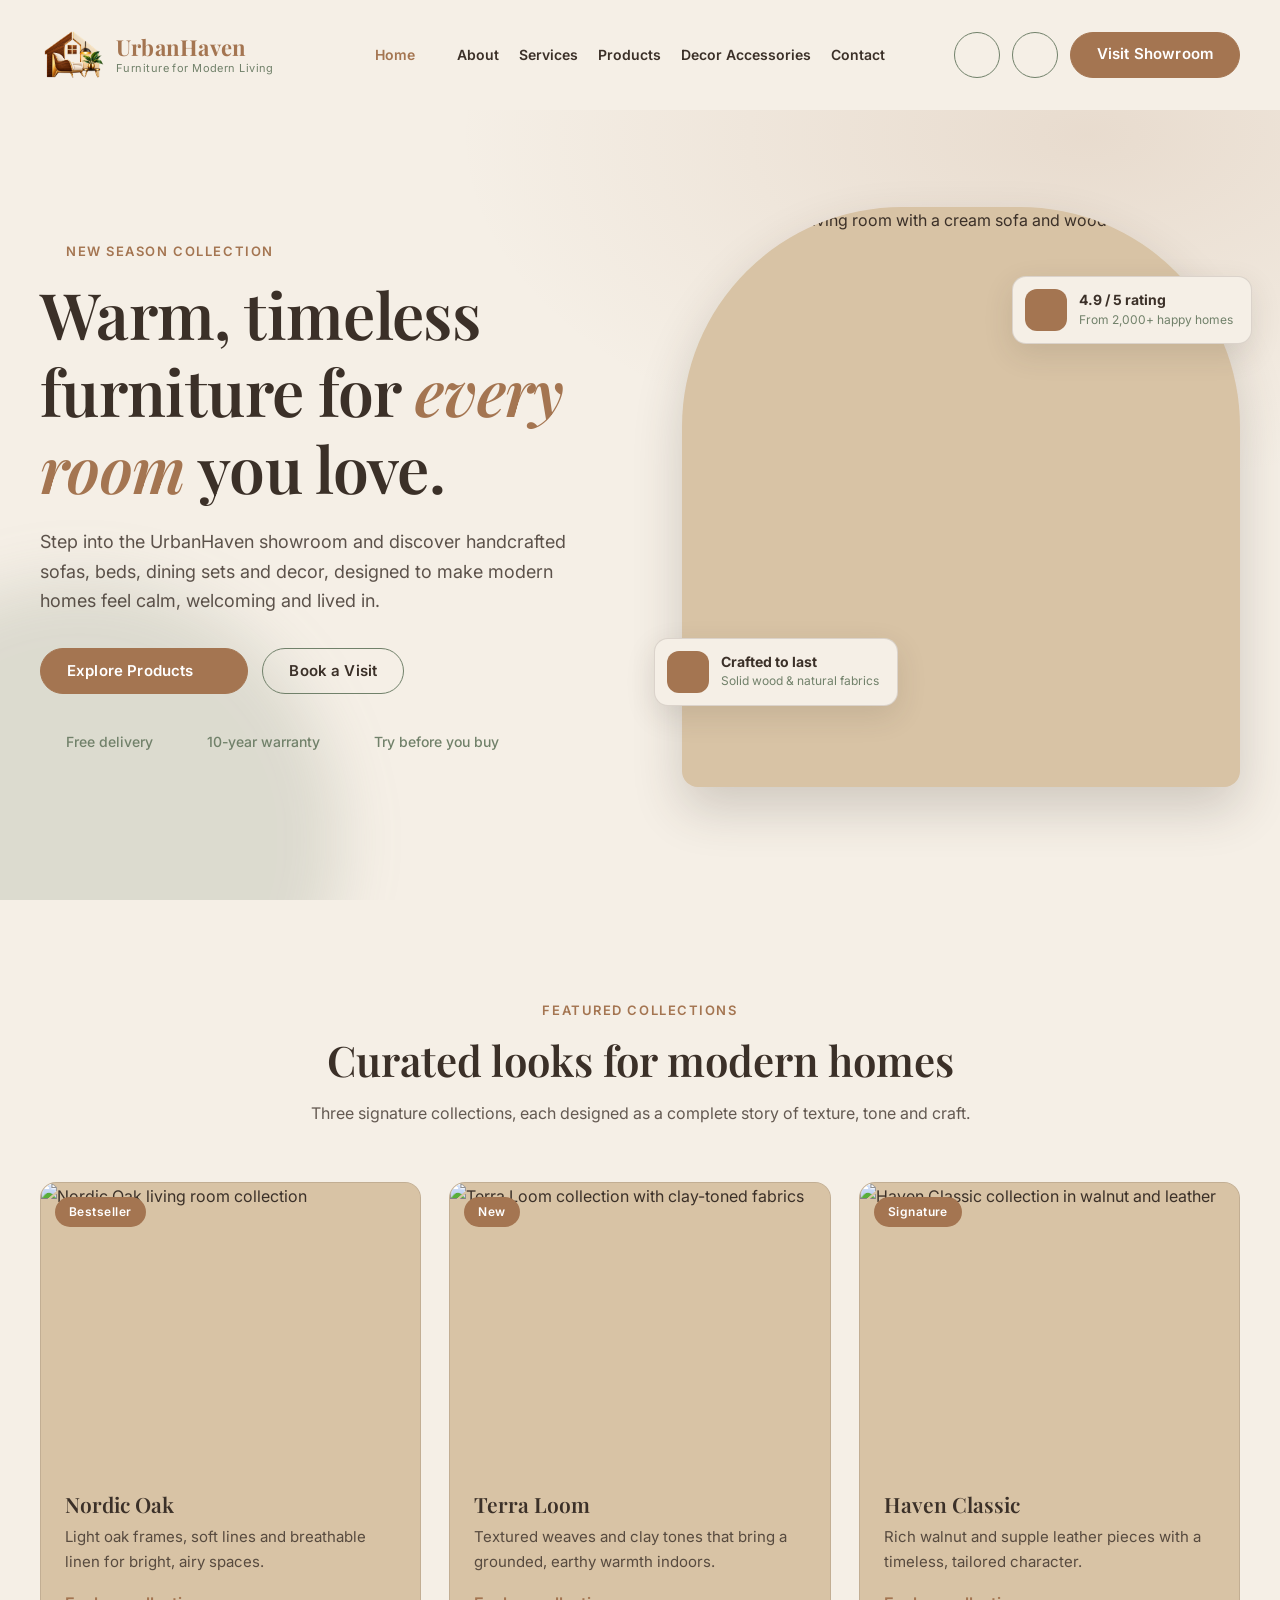
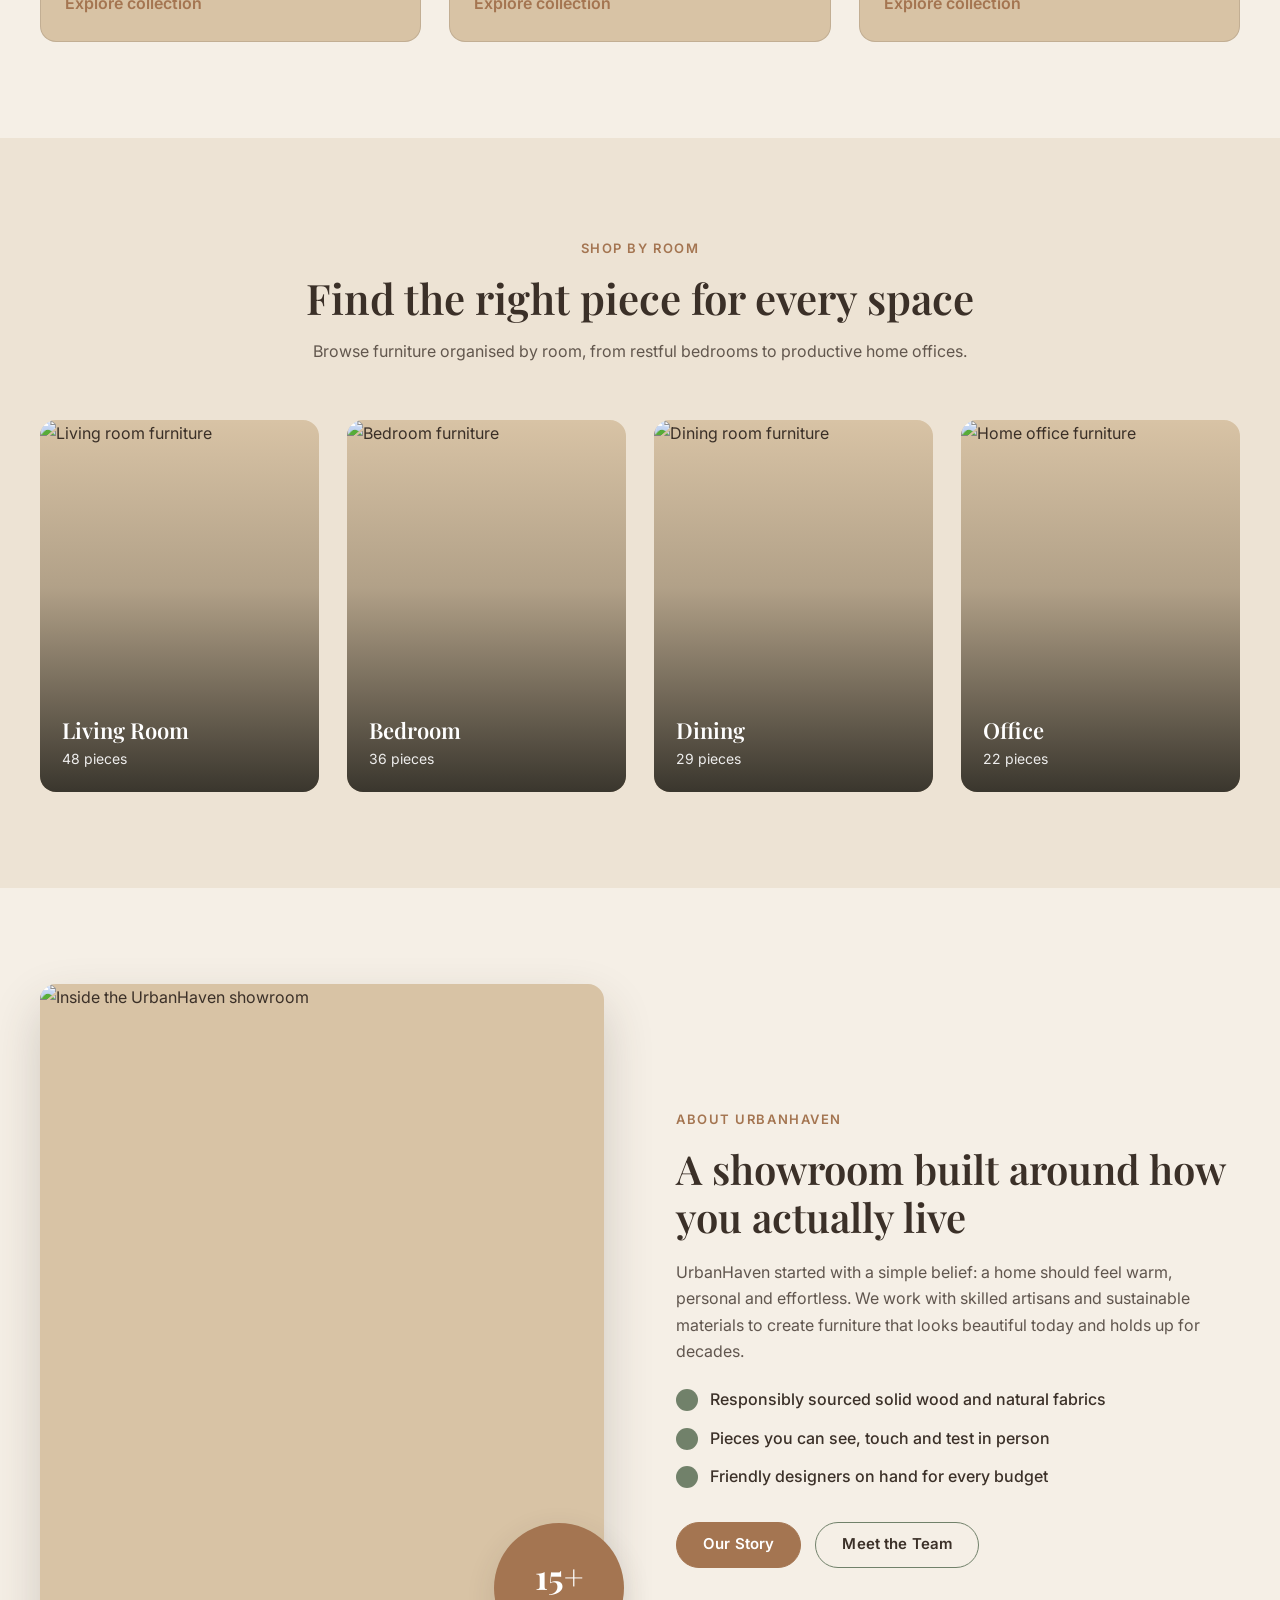
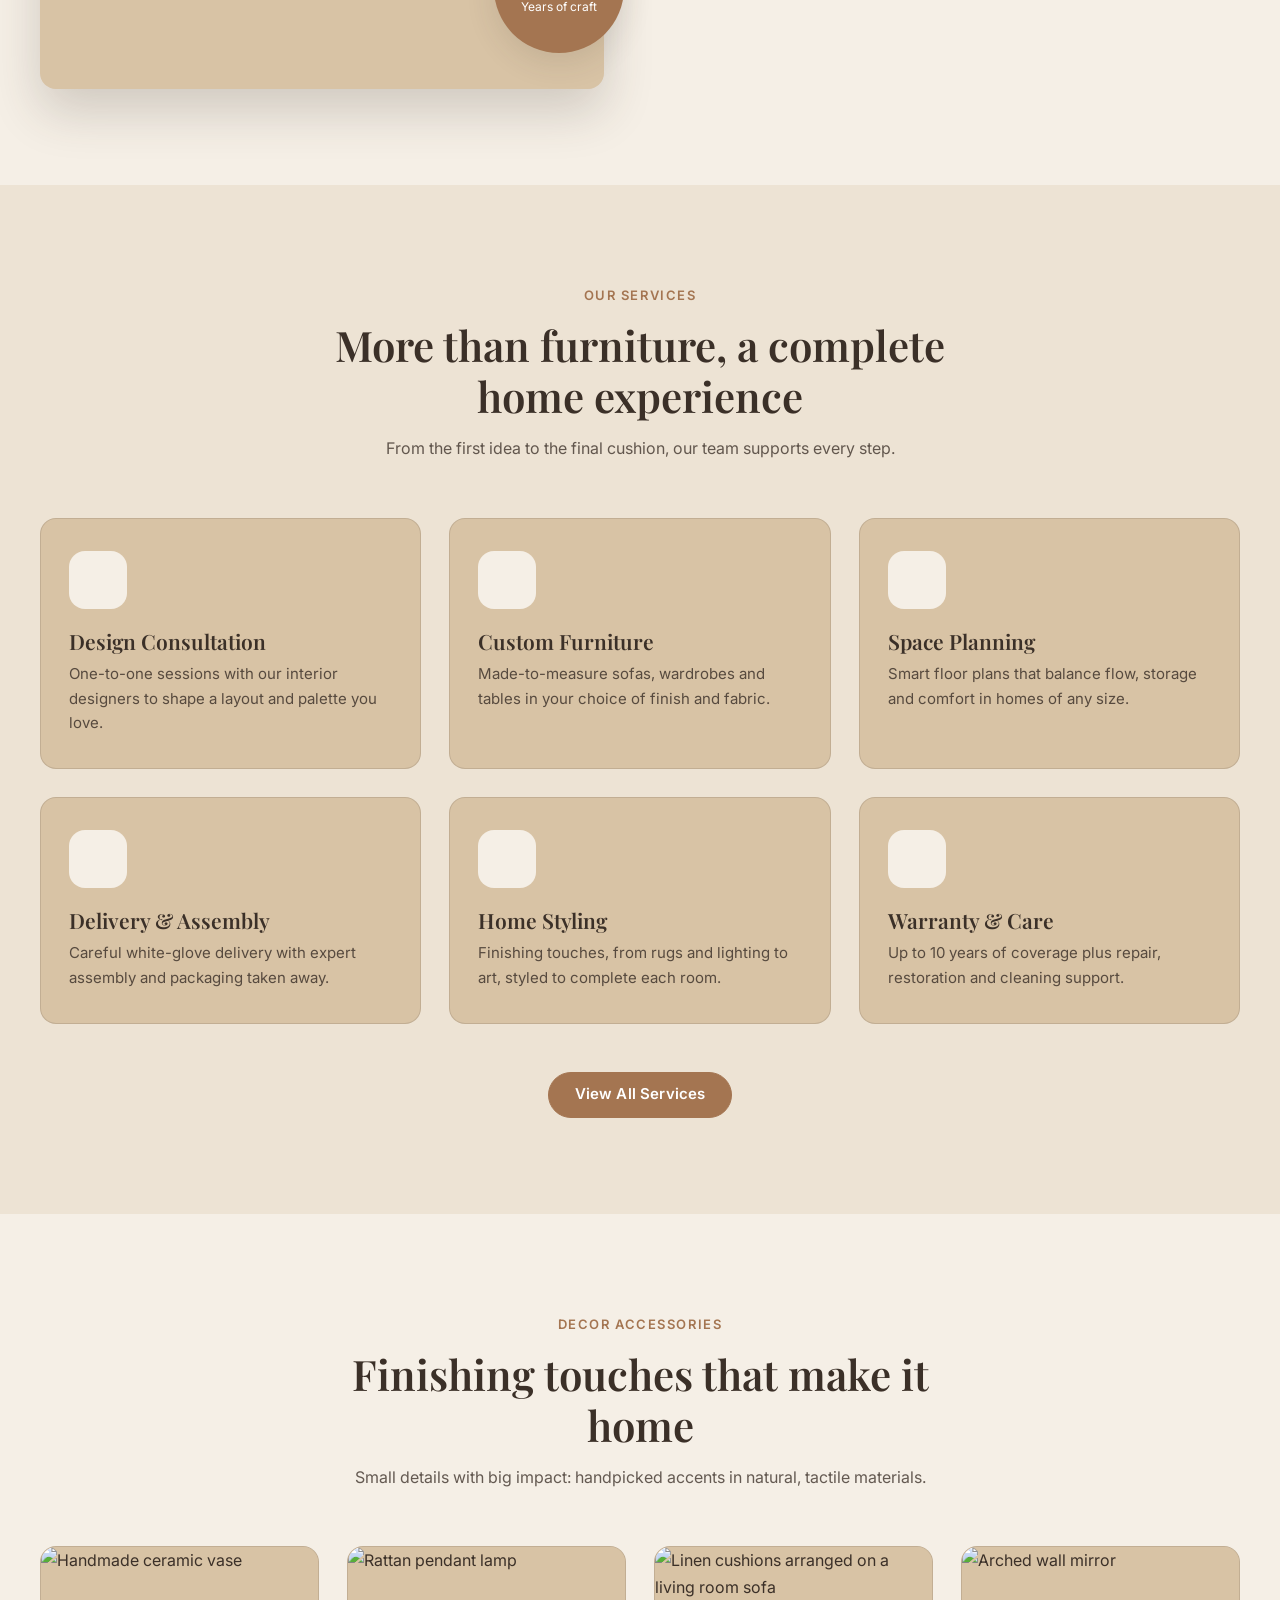
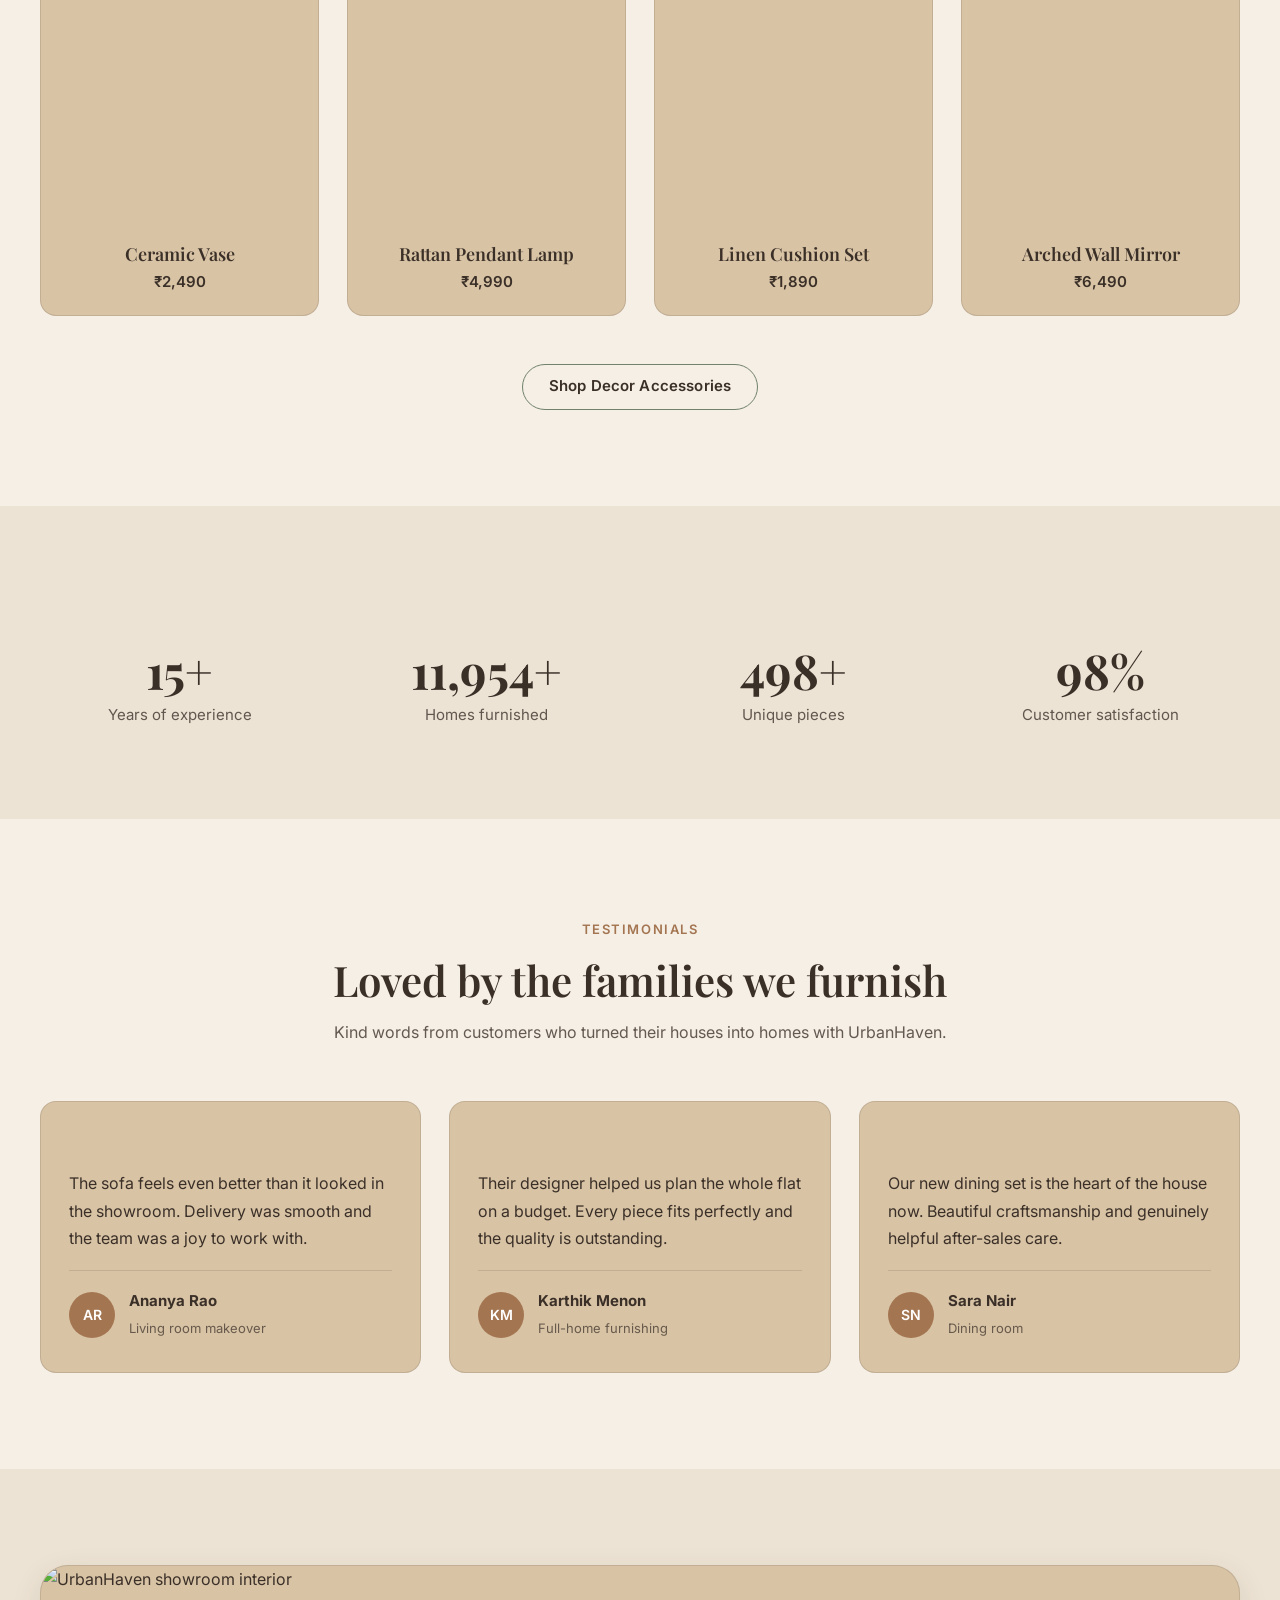
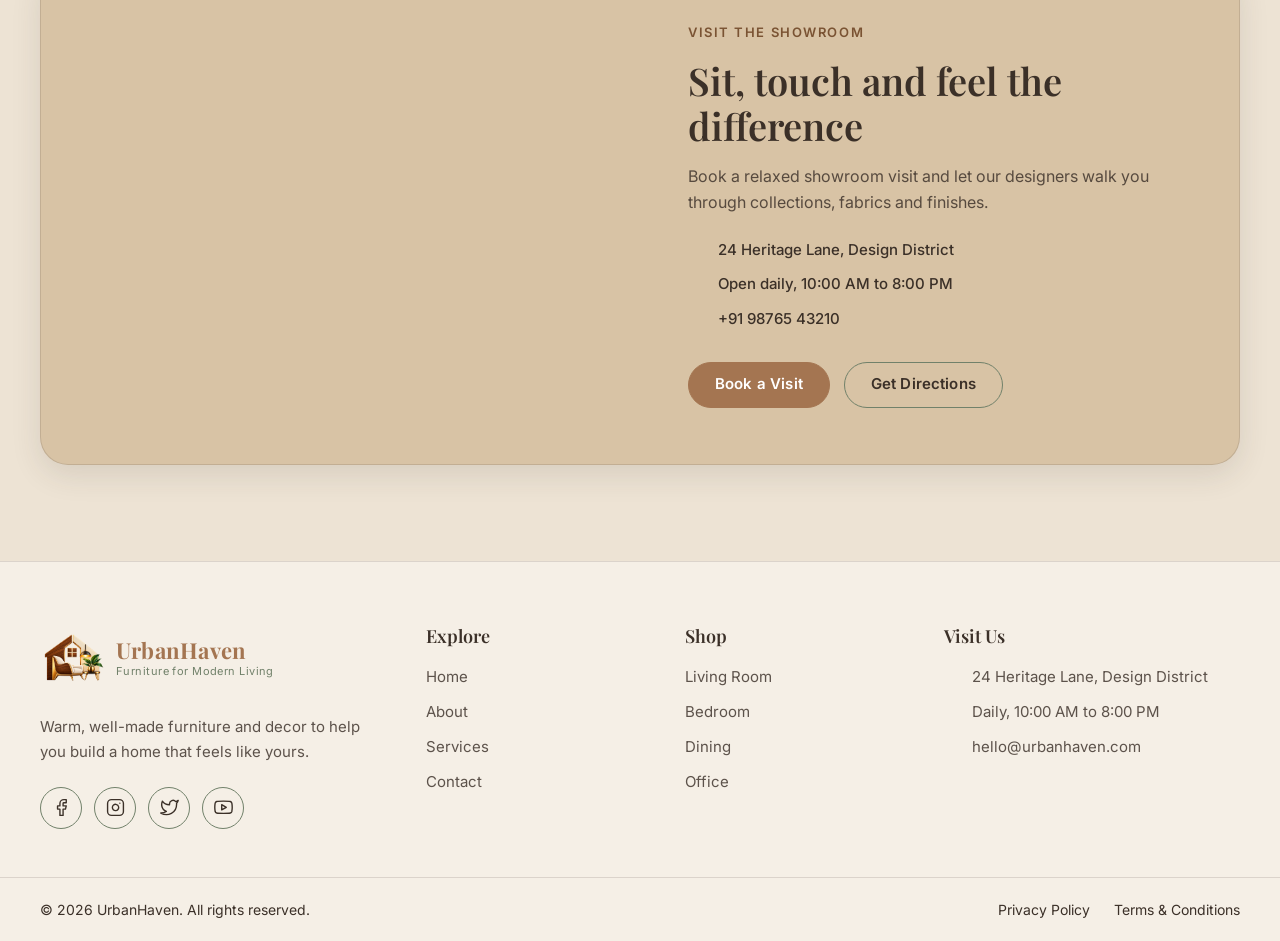
==== index.html @ c06b4f98 "all pages" ====
<!DOCTYPE html>
<html lang="en" dir="ltr" data-theme="light">
<head>
  <meta charset="UTF-8" />
  <meta name="viewport" content="width=device-width, initial-scale=1.0" />
  <title>UrbanHaven | Furniture for Modern Living</title>
  <meta name="description" content="UrbanHaven is a furniture showroom and home decor store with warm, modern pieces for every room." />
  <link rel="icon" type="image/png" href="images/logo.png" />

  <link rel="preconnect" href="https://fonts.googleapis.com" />
  <link rel="preconnect" href="https://fonts.gstatic.com" crossorigin />
  <link href="https://fonts.googleapis.com/css2?family=Inter:wght@400;500;600&family=Playfair+Display:wght@500;600;700&display=swap" rel="stylesheet" />
  <link rel="stylesheet" href="index.css" />
</head>
<body>

  <!-- ============ HEADER ============ -->
  <header class="site-header" id="siteHeader">
    <div class="container header-inner">

      <a class="brand" href="index.html" aria-label="UrbanHaven home">
        <img class="brand-mark brand-logo" src="images/logo.png" alt="" aria-hidden="true" />
        <span class="brand-text">
          <span class="brand-name">UrbanHaven</span>
          <span class="brand-tag">Furniture for Modern Living</span>
        </span>
      </a>

      <nav class="main-nav" id="mainNav" aria-label="Main navigation">
        <ul>
          <li class="nav-dropdown">
            <details>
              <summary class="nav-dropdown-toggle">Home <i data-lucide="chevron-down" class="icon-sm" aria-hidden="true"></i></summary>
              <div class="nav-dropdown-menu">
                <a href="index.html">Home</a>
                <a href="home2-premium.html">Home 2 Premium</a>
              </div>
            </details>
          </li>
          <li><a href="about.html">About</a></li>
          <li><a href="services.html">Services</a></li>
          <li><a href="products.html">Products</a></li>
          <li><a href="decor.html">Decor Accessories</a></li>
          <li><a href="contact.html">Contact</a></li>
          <li class="mobile-cta"><a href="visit-showroom.html" class="btn btn-primary">Visit Showroom</a></li>
        </ul>
      </nav>

      <div class="header-actions">
        <button class="icon-btn" id="themeToggle" type="button" aria-label="Toggle dark mode">
          <i data-lucide="moon" class="icon icon-moon"></i>
          <i data-lucide="sun" class="icon icon-sun"></i>
        </button>
        <button class="icon-btn" id="rtlToggle" type="button" aria-label="Toggle right-to-left layout">
          <i data-lucide="arrow-left-right" class="icon"></i>
        </button>
        <a href="visit-showroom.html" class="btn btn-primary header-cta">Visit Showroom</a>
        <button class="icon-btn menu-toggle" id="menuToggle" type="button" aria-label="Open menu" aria-expanded="false" aria-controls="mainNav">
          <i data-lucide="menu" class="icon icon-menu"></i>
          <i data-lucide="x" class="icon icon-close"></i>
        </button>
      </div>

    </div>
  </header>

  <main>

    <!-- ============ 1. HERO ============ -->
    <section class="hero" id="home">
      <div class="hero-blob" aria-hidden="true"></div>
      <div class="container hero-grid">
        <div class="hero-copy">
          <span class="eyebrow reveal"><i data-lucide="sparkles" class="icon-sm"></i> New Season Collection</span>
          <h1 class="reveal" style="--d:.1s">Warm, timeless furniture for <em>every room</em> you love.</h1>
          <p class="lead reveal" style="--d:.2s">
            Step into the UrbanHaven showroom and discover handcrafted sofas, beds, dining sets and decor,
            designed to make modern homes feel calm, welcoming and lived in.
          </p>
          <div class="btn-row reveal" style="--d:.3s">
            <a href="products.html" class="btn btn-primary">Explore Products <i data-lucide="arrow-right" class="icon-sm flip"></i></a>
            <a href="contact.html" class="btn btn-secondary">Book a Visit</a>
          </div>
          <ul class="hero-points reveal" style="--d:.4s">
            <li><i data-lucide="truck" class="icon-sm"></i> Free delivery</li>
            <li><i data-lucide="shield-check" class="icon-sm"></i> 10-year warranty</li>
            <li><i data-lucide="armchair" class="icon-sm"></i> Try before you buy</li>
          </ul>
        </div>

        <div class="hero-visual reveal" style="--d:.2s">
          <div class="img-frame hero-img">
            <img src="https://images.unsplash.com/photo-1555041469-a586c61ea9bc?auto=format&fit=crop&w=1200&q=80" alt="Warm modern living room with a cream sofa and wooden furniture" />
          </div>
          <div class="float-card float-a">
            <span class="float-icon"><i data-lucide="award" class="icon"></i></span>
            <div><strong>Crafted to last</strong><small>Solid wood &amp; natural fabrics</small></div>
          </div>
          <div class="float-card float-b">
            <span class="float-icon"><i data-lucide="star" class="icon"></i></span>
            <div><strong>4.9 / 5 rating</strong><small>From 2,000+ happy homes</small></div>
          </div>
        </div>
      </div>
    </section>

    <!-- ============ 2. FEATURED COLLECTIONS ============ -->
    <section class="section" id="collections">
      <div class="container">
        <div class="section-head reveal">
          <span class="eyebrow">Featured Collections</span>
          <h2>Curated looks for modern homes</h2>
          <p>Three signature collections, each designed as a complete story of texture, tone and craft.</p>
        </div>

        <div class="grid grid-3">
          <article class="card tap-card collection-card reveal" style="--d:.05s">
            <div class="img-frame ratio-4-3">
              <img src="https://images.unsplash.com/photo-1493663284031-b7e3aefcae8e?auto=format&fit=crop&w=1000&q=80" alt="Nordic Oak living room collection" />
              <span class="tag">Bestseller</span>
            </div>
            <div class="card-body">
              <h3>Nordic Oak</h3>
              <p>Light oak frames, soft lines and breathable linen for bright, airy spaces.</p>
              <a href="products.html" class="link-arrow">Explore collection <i data-lucide="arrow-right" class="icon-sm flip"></i></a>
            </div>
          </article>

          <article class="card tap-card collection-card reveal" style="--d:.15s">
            <div class="img-frame ratio-4-3">
              <img src="https://images.unsplash.com/photo-1616486338812-3dadae4b4ace?auto=format&fit=crop&w=1000&q=80" alt="Terra Loom collection with clay-toned fabrics" />
              <span class="tag">New</span>
            </div>
            <div class="card-body">
              <h3>Terra Loom</h3>
              <p>Textured weaves and clay tones that bring a grounded, earthy warmth indoors.</p>
              <a href="products.html" class="link-arrow">Explore collection <i data-lucide="arrow-right" class="icon-sm flip"></i></a>
            </div>
          </article>

          <article class="card tap-card collection-card reveal" style="--d:.25s">
            <div class="img-frame ratio-4-3">
              <img src="https://images.unsplash.com/photo-1618220179428-22790b461013?auto=format&fit=crop&w=1000&q=80" alt="Haven Classic collection in walnut and leather" />
              <span class="tag">Signature</span>
            </div>
            <div class="card-body">
              <h3>Haven Classic</h3>
              <p>Rich walnut and supple leather pieces with a timeless, tailored character.</p>
              <a href="products.html" class="link-arrow">Explore collection <i data-lucide="arrow-right" class="icon-sm flip"></i></a>
            </div>
          </article>
        </div>
      </div>
    </section>

    <!-- ============ 3. SHOP BY ROOM ============ -->
    <section class="section section-alt" id="rooms">
      <div class="container">
        <div class="section-head reveal">
          <span class="eyebrow">Shop by Room</span>
          <h2>Find the right piece for every space</h2>
          <p>Browse furniture organised by room, from restful bedrooms to productive home offices.</p>
        </div>

        <div class="grid grid-4">
          <a href="products.html#living" class="room-tile tap-card reveal" style="--d:.05s">
            <img src="https://images.unsplash.com/photo-1513694203232-719a280e022f?auto=format&fit=crop&w=800&q=80" alt="Living room furniture" />
            <div class="room-overlay">
              <h3>Living Room</h3>
              <span>48 pieces <i data-lucide="arrow-right" class="icon-sm flip"></i></span>
            </div>
          </a>
          <a href="products.html#bedroom" class="room-tile tap-card reveal" style="--d:.15s">
            <img src="https://images.unsplash.com/photo-1505693416388-ac5ce068fe85?auto=format&fit=crop&w=800&q=80" alt="Bedroom furniture" />
            <div class="room-overlay">
              <h3>Bedroom</h3>
              <span>36 pieces <i data-lucide="arrow-right" class="icon-sm flip"></i></span>
            </div>
          </a>
          <a href="products.html#dining" class="room-tile tap-card reveal" style="--d:.25s">
            <img src="https://images.unsplash.com/photo-1617806118233-18e1de247200?auto=format&fit=crop&w=800&q=80" alt="Dining room furniture" />
            <div class="room-overlay">
              <h3>Dining</h3>
              <span>29 pieces <i data-lucide="arrow-right" class="icon-sm flip"></i></span>
            </div>
          </a>
          <a href="products.html#office" class="room-tile tap-card reveal" style="--d:.35s">
            <img src="https://images.unsplash.com/photo-1524758631624-e2822e304c36?auto=format&fit=crop&w=800&q=80" alt="Home office furniture" />
            <div class="room-overlay">
              <h3>Office</h3>
              <span>22 pieces <i data-lucide="arrow-right" class="icon-sm flip"></i></span>
            </div>
          </a>
        </div>
      </div>
    </section>

    <!-- ============ 4. ABOUT ============ -->
    <section class="section" id="about">
      <div class="container split">
        <div class="split-media reveal">
          <div class="img-frame ratio-4-5 about-img">
            <img src="https://images.unsplash.com/photo-1586023492125-27b2c045efd7?auto=format&fit=crop&w=1000&q=80" alt="Inside the UrbanHaven showroom" />
          </div>
          <div class="badge-circle">
            <strong>15+</strong>
            <span>Years of craft</span>
          </div>
        </div>

        <div class="split-copy">
          <span class="eyebrow reveal">About UrbanHaven</span>
          <h2 class="reveal" style="--d:.1s">A showroom built around how you actually live</h2>
          <p class="reveal" style="--d:.2s">
            UrbanHaven started with a simple belief: a home should feel warm, personal and effortless.
            We work with skilled artisans and sustainable materials to create furniture that looks
            beautiful today and holds up for decades.
          </p>
          <ul class="check-list reveal" style="--d:.3s">
            <li><i data-lucide="check" class="icon-sm"></i> Responsibly sourced solid wood and natural fabrics</li>
            <li><i data-lucide="check" class="icon-sm"></i> Pieces you can see, touch and test in person</li>
            <li><i data-lucide="check" class="icon-sm"></i> Friendly designers on hand for every budget</li>
          </ul>
          <div class="btn-row reveal" style="--d:.4s">
            <a href="about.html" class="btn btn-primary">Our Story</a>
            <a href="contact.html" class="btn btn-secondary">Meet the Team</a>
          </div>
        </div>
      </div>
    </section>

    <!-- ============ 5. SERVICES ============ -->
    <section class="section section-alt" id="services">
      <div class="container">
        <div class="section-head reveal">
          <span class="eyebrow">Our Services</span>
          <h2>More than furniture, a complete home experience</h2>
          <p>From the first idea to the final cushion, our team supports every step.</p>
        </div>

        <div class="grid grid-3">
          <article class="card tap-card service-card reveal" style="--d:.05s">
            <span class="icon-box"><i data-lucide="compass" class="icon"></i></span>
            <h3>Design Consultation</h3>
            <p>One-to-one sessions with our interior designers to shape a layout and palette you love.</p>
          </article>
          <article class="card tap-card service-card reveal" style="--d:.15s">
            <span class="icon-box"><i data-lucide="ruler" class="icon"></i></span>
            <h3>Custom Furniture</h3>
            <p>Made-to-measure sofas, wardrobes and tables in your choice of finish and fabric.</p>
          </article>
          <article class="card tap-card service-card reveal" style="--d:.25s">
            <span class="icon-box"><i data-lucide="layout-dashboard" class="icon"></i></span>
            <h3>Space Planning</h3>
            <p>Smart floor plans that balance flow, storage and comfort in homes of any size.</p>
          </article>
          <article class="card tap-card service-card reveal" style="--d:.05s">
            <span class="icon-box"><i data-lucide="truck" class="icon"></i></span>
            <h3>Delivery &amp; Assembly</h3>
            <p>Careful white-glove delivery with expert assembly and packaging taken away.</p>
          </article>
          <article class="card tap-card service-card reveal" style="--d:.15s">
            <span class="icon-box"><i data-lucide="sofa" class="icon"></i></span>
            <h3>Home Styling</h3>
            <p>Finishing touches, from rugs and lighting to art, styled to complete each room.</p>
          </article>
          <article class="card tap-card service-card reveal" style="--d:.25s">
            <span class="icon-box"><i data-lucide="shield-check" class="icon"></i></span>
            <h3>Warranty &amp; Care</h3>
            <p>Up to 10 years of coverage plus repair, restoration and cleaning support.</p>
          </article>
        </div>

        <div class="center-row reveal">
          <a href="services.html" class="btn btn-primary">View All Services</a>
        </div>
      </div>
    </section>

    <!-- ============ 6. DECOR ACCESSORIES ============ -->
    <section class="section" id="decor">
      <div class="container">
        <div class="section-head reveal">
          <span class="eyebrow">Decor Accessories</span>
          <h2>Finishing touches that make it home</h2>
          <p>Small details with big impact: handpicked accents in natural, tactile materials.</p>
        </div>

        <div class="grid grid-4">
          <article class="card tap-card product-card reveal" style="--d:.05s">
            <div class="img-frame ratio-1-1">
              <img src="https://images.unsplash.com/photo-1578500494198-246f612d3b3d?auto=format&fit=crop&w=700&q=80" alt="Handmade ceramic vase" />
            </div>
            <div class="card-body">
              <h3>Ceramic Vase</h3>
              <p class="price">₹2,490</p>
            </div>
          </article>
          <article class="card tap-card product-card reveal" style="--d:.15s">
            <div class="img-frame ratio-1-1">
              <img src="https://images.unsplash.com/photo-1507473885765-e6ed057f782c?auto=format&fit=crop&w=700&q=80" alt="Rattan pendant lamp" />
            </div>
            <div class="card-body">
              <h3>Rattan Pendant Lamp</h3>
              <p class="price">₹4,990</p>
            </div>
          </article>
          <article class="card tap-card product-card reveal" style="--d:.25s">
            <div class="img-frame ratio-1-1">
              <img src="https://images.unsplash.com/photo-1616486338812-3dadae4b4ace?auto=format&fit=crop&w=700&q=80" alt="Linen cushions arranged on a living room sofa" />
            </div>
            <div class="card-body">
              <h3>Linen Cushion Set</h3>
              <p class="price">₹1,890</p>
            </div>
          </article>
          <article class="card tap-card product-card reveal" style="--d:.35s">
            <div class="img-frame ratio-1-1">
              <img src="https://images.unsplash.com/photo-1618220179428-22790b461013?auto=format&fit=crop&w=700&q=80" alt="Arched wall mirror" />
            </div>
            <div class="card-body">
              <h3>Arched Wall Mirror</h3>
              <p class="price">₹6,490</p>
            </div>
          </article>
        </div>

        <div class="center-row reveal">
          <a href="decor.html" class="btn btn-secondary">Shop Decor Accessories</a>
        </div>
      </div>
    </section>

    <!-- ============ 7. STATS ============ -->
    <section class="section section-alt stats-section" id="stats">
      <div class="container">
        <div class="grid grid-4 stats-grid">
          <div class="stat reveal" style="--d:.05s">
            <i data-lucide="calendar-check" class="icon"></i>
            <strong><span data-count="15">0</span>+</strong>
            <span>Years of experience</span>
          </div>
          <div class="stat reveal" style="--d:.15s">
            <i data-lucide="house" class="icon"></i>
            <strong><span data-count="12000">0</span>+</strong>
            <span>Homes furnished</span>
          </div>
          <div class="stat reveal" style="--d:.25s">
            <i data-lucide="armchair" class="icon"></i>
            <strong><span data-count="500">0</span>+</strong>
            <span>Unique pieces</span>
          </div>
          <div class="stat reveal" style="--d:.35s">
            <i data-lucide="heart-handshake" class="icon"></i>
            <strong><span data-count="98">0</span>%</strong>
            <span>Customer satisfaction</span>
          </div>
        </div>
      </div>
    </section>

    <!-- ============ 8. TESTIMONIALS ============ -->
    <section class="section" id="testimonials">
      <div class="container">
        <div class="section-head reveal">
          <span class="eyebrow">Testimonials</span>
          <h2>Loved by the families we furnish</h2>
          <p>Kind words from customers who turned their houses into homes with UrbanHaven.</p>
        </div>

        <div class="grid grid-3">
          <figure class="card tap-card quote-card reveal" style="--d:.05s">
            <div class="stars" aria-label="5 out of 5 stars">
              <i data-lucide="star" class="icon-sm"></i><i data-lucide="star" class="icon-sm"></i><i data-lucide="star" class="icon-sm"></i><i data-lucide="star" class="icon-sm"></i><i data-lucide="star" class="icon-sm"></i>
            </div>
            <blockquote>The sofa feels even better than it looked in the showroom. Delivery was smooth and the team was a joy to work with.</blockquote>
            <figcaption><span class="avatar">AR</span><div><strong>Ananya Rao</strong><small>Living room makeover</small></div></figcaption>
          </figure>

          <figure class="card tap-card quote-card reveal" style="--d:.15s">
            <div class="stars" aria-label="5 out of 5 stars">
              <i data-lucide="star" class="icon-sm"></i><i data-lucide="star" class="icon-sm"></i><i data-lucide="star" class="icon-sm"></i><i data-lucide="star" class="icon-sm"></i><i data-lucide="star" class="icon-sm"></i>
            </div>
            <blockquote>Their designer helped us plan the whole flat on a budget. Every piece fits perfectly and the quality is outstanding.</blockquote>
            <figcaption><span class="avatar">KM</span><div><strong>Karthik Menon</strong><small>Full-home furnishing</small></div></figcaption>
          </figure>

          <figure class="card tap-card quote-card reveal" style="--d:.25s">
            <div class="stars" aria-label="5 out of 5 stars">
              <i data-lucide="star" class="icon-sm"></i><i data-lucide="star" class="icon-sm"></i><i data-lucide="star" class="icon-sm"></i><i data-lucide="star" class="icon-sm"></i><i data-lucide="star" class="icon-sm"></i>
            </div>
            <blockquote>Our new dining set is the heart of the house now. Beautiful craftsmanship and genuinely helpful after-sales care.</blockquote>
            <figcaption><span class="avatar">SN</span><div><strong>Sara Nair</strong><small>Dining room</small></div></figcaption>
          </figure>
        </div>
      </div>
    </section>

    <!-- ============ 9. VISIT SHOWROOM CTA ============ -->
    <section class="section section-alt" id="visit">
      <div class="container">
        <div class="visit-card reveal">
          <div class="visit-media">
            <img src="https://images.unsplash.com/photo-1600585154340-be6161a56a0c?auto=format&fit=crop&w=1200&q=80" alt="UrbanHaven showroom interior" />
          </div>
          <div class="visit-copy">
            <span class="eyebrow">Visit the Showroom</span>
            <h2>Sit, touch and feel the difference</h2>
            <p>Book a relaxed showroom visit and let our designers walk you through collections, fabrics and finishes.</p>
            <ul class="info-list">
              <li><i data-lucide="map-pin" class="icon-sm"></i> 24 Heritage Lane, Design District</li>
              <li><i data-lucide="clock" class="icon-sm"></i> Open daily, 10:00 AM to 8:00 PM</li>
              <li><i data-lucide="phone" class="icon-sm"></i> +91 98765 43210</li>
            </ul>
            <div class="btn-row">
              <a href="contact.html" class="btn btn-primary">Book a Visit</a>
              <a href="contact.html#map" class="btn btn-secondary">Get Directions</a>
            </div>
          </div>
        </div>
      </div>
    </section>

  </main>

  <!-- ============ FOOTER ============ -->
  <footer class="site-footer">
    <div class="container footer-grid">
      <div class="footer-brand">
        <a class="brand" href="index.html" aria-label="UrbanHaven home">
          <img class="brand-mark brand-logo" src="images/logo.png" alt="" aria-hidden="true" />
          <span class="brand-text">
            <span class="brand-name">UrbanHaven</span>
            <span class="brand-tag">Furniture for Modern Living</span>
          </span>
        </a>
        <p>Warm, well-made furniture and decor to help you build a home that feels like yours.</p>

        <div class="socials">
          <a href="#" class="social" aria-label="Facebook">
            <svg viewBox="0 0 24 24" fill="none" stroke="currentColor" stroke-width="1.75" stroke-linecap="round" stroke-linejoin="round"><path d="M18 2h-3a5 5 0 0 0-5 5v3H7v4h3v8h4v-8h3l1-4h-4V7a1 1 0 0 1 1-1h3z" /></svg>
          </a>
          <a href="#" class="social" aria-label="Instagram">
            <svg viewBox="0 0 24 24" fill="none" stroke="currentColor" stroke-width="1.75" stroke-linecap="round" stroke-linejoin="round"><rect x="2" y="2" width="20" height="20" rx="5" ry="5" /><path d="M16 11.37A4 4 0 1 1 12.63 8 4 4 0 0 1 16 11.37z" /><line x1="17.5" y1="6.5" x2="17.51" y2="6.5" /></svg>
          </a>
          <a href="#" class="social" aria-label="Twitter">
            <svg viewBox="0 0 24 24" fill="none" stroke="currentColor" stroke-width="1.75" stroke-linecap="round" stroke-linejoin="round"><path d="M23 3a10.9 10.9 0 0 1-3.14 1.53 4.48 4.48 0 0 0-7.86 3v1A10.66 10.66 0 0 1 3 4s-4 9 5 13a11.64 11.64 0 0 1-7 2c9 5 20 0 20-11.5a4.5 4.5 0 0 0-.08-.83A7.72 7.72 0 0 0 23 3z" /></svg>
          </a>
          <a href="#" class="social" aria-label="YouTube">
            <svg viewBox="0 0 24 24" fill="none" stroke="currentColor" stroke-width="1.75" stroke-linecap="round" stroke-linejoin="round"><path d="M22.54 6.42a2.78 2.78 0 0 0-1.94-2C18.88 4 12 4 12 4s-6.88 0-8.6.46a2.78 2.78 0 0 0-1.94 2A29 29 0 0 0 1 11.75a29 29 0 0 0 .46 5.33A2.78 2.78 0 0 0 3.4 19c1.72.46 8.6.46 8.6.46s6.88 0 8.6-.46a2.78 2.78 0 0 0 1.94-2 29 29 0 0 0 .46-5.25 29 29 0 0 0-.46-5.33z" /><polygon points="9.75 15.02 15.5 11.75 9.75 8.48 9.75 15.02" /></svg>
          </a>
        </div>
      </div>

      <div class="footer-col">
        <h4>Explore</h4>
        <ul>
          <li><a href="index.html">Home</a></li>
          <li><a href="about.html">About</a></li>
          <li><a href="services.html">Services</a></li>
          <li><a href="contact.html">Contact</a></li>
        </ul>
      </div>

      <div class="footer-col">
        <h4>Shop</h4>
        <ul>
          <li><a href="products.html#living">Living Room</a></li>
          <li><a href="products.html#bedroom">Bedroom</a></li>
          <li><a href="products.html#dining">Dining</a></li>
          <li><a href="products.html#office">Office</a></li>
        </ul>
      </div>

      <div class="footer-col">
        <h4>Visit Us</h4>
        <ul class="footer-contact">
          <li><i data-lucide="map-pin" class="icon-sm"></i> 24 Heritage Lane, Design District</li>
          <li><i data-lucide="clock" class="icon-sm"></i> Daily, 10:00 AM to 8:00 PM</li>
          <li><i data-lucide="mail" class="icon-sm"></i> hello@urbanhaven.com</li>
        </ul>
      </div>
    </div>

    <div class="footer-bottom">
      <div class="container footer-bottom-inner">
        <p>© <span id="year">2026</span> UrbanHaven. All rights reserved.</p>
        <ul class="legal">
          <li><a href="privacy-policy.html">Privacy Policy</a></li>
          <li><a href="terms-and-conditions.html">Terms &amp; Conditions</a></li>
        </ul>
      </div>
    </div>
  </footer>

  <script src="https://unpkg.com/lucide@latest"></script>
  <script src="index.js"></script>
</body>
</html>
---- index.css ----
/* =========================================================
   UrbanHaven | Home page styles
   Palette: Earthy Natural (light + dark)
   Two brand colours only: Primary (warm clay) + Secondary (sage)
   ========================================================= */

/* ---------- Design tokens ---------- */
:root {
    --bg: #F5EFE6;
    --surface: #D8C3A5;
    --primary: #A47551;
    --secondary: #71816A;
    --text: #3B3028;
    --text-soft: #71816A;

    --on-primary: #FFFFFF;
    --on-secondary: #FFFFFF;
    --bg-alt: color-mix(in srgb, var(--surface) 28%, var(--bg));
    --border: color-mix(in srgb, var(--text) 14%, transparent);
    --shadow: 0 10px 30px rgba(59, 48, 40, .12);
    --shadow-lg: 0 22px 50px rgba(59, 48, 40, .2);

    --font-body: "Inter", system-ui, -apple-system, "Segoe UI", sans-serif;
    --font-head: "Playfair Display", Georgia, serif;

    --container: 1200px;
    --gutter: 24px;
    --header-h: 110px;
    --nav-gap: 32px;
    /* same gap: brand -> nav, and between nav links */
    --radius: 16px;
    --radius-sm: 10px;
    --control-h: 46px;
    /* every header control + button shares this height */
    --ease: cubic-bezier(.22, .8, .24, 1);
}

[data-theme="dark"] {
    --bg: #171713;
    --surface: #292821;
    --primary: #C39A6B;
    --secondary: #9AAA8B;
    --text: #F1E5D4;
    --text-soft: #9AAA8B;

    --on-primary: #171713;
    --on-secondary: #171713;
    --bg-alt: color-mix(in srgb, var(--surface) 55%, var(--bg));
    --border: color-mix(in srgb, var(--text) 16%, transparent);
    --shadow: 0 10px 30px rgba(0, 0, 0, .35);
    --shadow-lg: 0 22px 50px rgba(0, 0, 0, .5);
}

/* ---------- Reset / base ---------- */
*,
*::before,
*::after {
    box-sizing: border-box;
}

html {
    scroll-behavior: smooth;
    scroll-padding-top: calc(var(--header-h) + 8px);
}

body {
    margin: 0;
    font-family: var(--font-body);
    font-size: 16px;
    line-height: 1.65;
    color: var(--text);
    background: var(--bg);
    transition: background-color .4s var(--ease), color .4s var(--ease);
    -webkit-font-smoothing: antialiased;
}

img {
    display: block;
    max-width: 100%;
}

a {
    color: inherit;
    text-decoration: none;
}

ul {
    list-style: none;
    margin: 0;
    padding: 0;
}

h1,
h2,
h3,
h4 {
    font-family: var(--font-head);
    line-height: 1.2;
    margin: 0;
    font-weight: 600;
}

p {
    margin: 0;
}

figure,
blockquote {
    margin: 0;
}

button {
    font: inherit;
    color: inherit;
    cursor: pointer;
}

:focus-visible {
    outline: 2px solid var(--primary);
    outline-offset: 3px;
    border-radius: 6px;
}

.container {
    width: min(100% - (var(--gutter) * 2), var(--container));
    margin-inline: auto;
}

/* Icons (Lucide) */
.icon {
    width: 22px;
    height: 22px;
    stroke-width: 1.75;
}

.icon-sm {
    width: 18px;
    height: 18px;
    stroke-width: 1.9;
    flex-shrink: 0;
}

[dir="rtl"] .flip {
    transform: scaleX(-1);
}

/* ---------- Buttons (single standard style site-wide) ---------- */
.btn {
    display: inline-flex;
    align-items: center;
    justify-content: center;
    gap: 10px;
    height: var(--control-h);
    padding-inline: 26px;
    border-radius: 999px;
    border: 1.5px solid transparent;
    font-weight: 600;
    font-size: 15px;
    letter-spacing: .01em;
    white-space: nowrap;
    transition: background-color .3s var(--ease), color .3s var(--ease),
        border-color .3s var(--ease), transform .3s var(--ease), box-shadow .3s var(--ease);
}

.btn:active {
    transform: translateY(1px) scale(.98);
}

/* Primary: brand fill -> turns secondary colour on hover */
.btn-primary {
    background: var(--primary);
    color: var(--on-primary);
    border-color: var(--primary);
}

.btn-primary:hover {
    background: var(--secondary);
    border-color: var(--secondary);
    color: var(--on-secondary);
    transform: translateY(-2px);
    box-shadow: var(--shadow);
}

/* Secondary: outlined with secondary colour */
.btn-secondary {
    background: transparent;
    color: var(--text);
    border-color: var(--secondary);
}

.btn-secondary:hover {
    background: var(--secondary);
    border-color: var(--secondary);
    color: var(--on-secondary);
    transform: translateY(-2px);
    box-shadow: var(--shadow);
}

.btn-row {
    display: flex;
    flex-wrap: wrap;
    gap: 14px;
}

.center-row {
    display: flex;
    justify-content: center;
    margin-top: 48px;
}

/* ---------- Header ---------- */
.site-header {
    position: fixed;
    inset-inline: 0;
    top: 0;
    z-index: 100;
    height: var(--header-h);
    background: var(--bg);
    border-bottom: 1px solid transparent;
    transition: background-color .4s var(--ease), border-color .3s, box-shadow .3s;
}

.site-header.scrolled {
    border-color: var(--border);
    box-shadow: 0 6px 24px rgba(0, 0, 0, .06);
}

.header-inner {
    height: 100%;
    display: flex;
    align-items: center;
    gap: var(--nav-gap);
}

/* Brand: tagline sits under the name */
.brand {
    display: inline-flex;
    align-items: center;
    gap: 12px;
    flex-shrink: 0;
}

.brand-mark {
    display: grid;
    place-items: center;
    width: 64px;
    height: 64px;
    border-radius: 14px;
    background: var(--primary);
    color: var(--on-primary);
    transition: background-color .3s var(--ease), transform .4s var(--ease);
}

.brand-mark svg {
    width: 26px;
    height: 26px;
}

.brand-logo {
    object-fit: contain;
    background: transparent;
    border-radius: 0;
}

.brand:hover .brand-mark {
    background: var(--secondary);
    color: var(--on-secondary);
    transform: rotate(-6deg);
}

.brand:hover .brand-logo {
    background: transparent;
    transform: none;
}

.brand-text {
    display: flex;
    flex-direction: column;
    line-height: 1.15;
}

.brand-name {
    font-family: var(--font-head);
    font-size: 22px;
    font-weight: 700;
    letter-spacing: .01em;
    color: var(--primary);
}

.brand-tag {
    font-size: 11px;
    letter-spacing: .04em;
    color: var(--text-soft);
    margin-top: 2px;
}

.main-nav {
    flex: 1;
}

.main-nav ul {
    display: flex;
    align-items: center;
    gap: 20px;
}

.main-nav a:not(.btn) {
    position: relative;
    display: inline-block;
    padding-block: 8px;
    font-size: 14px;
    font-weight: 500;
    transition: color .3s;
}

.nav-dropdown details {
    position: relative;
}

.nav-dropdown-toggle {
    display: flex;
    align-items: center;
    gap: 4px;
    padding-block: 8px;
    padding-left: var(--nav-gap);
    color: var(--text);
    font-size: 14px;
    font-weight: 500;
    cursor: pointer;
    list-style: none;
    transition: color .3s;
}

.nav-dropdown-toggle::-webkit-details-marker {
    display: none;
}

.nav-dropdown-toggle::after {
    content: "";
    position: absolute;
    inset-inline: 0;
    bottom: 2px;
    height: 2px;
    background: var(--primary);
    transform: scaleX(0);
    transform-origin: left;
    transition: transform .35s var(--ease);
}

[dir="rtl"] .nav-dropdown-toggle::after {
    transform-origin: right;
}

.nav-dropdown-toggle:hover,
.nav-dropdown-toggle.active {
    color: var(--primary);
}

.nav-dropdown details[open] .nav-dropdown-toggle::after,
.nav-dropdown-toggle:hover::after {
    transform: scaleX(1);
}

.nav-dropdown-toggle .icon-sm {
    transition: transform .2s;
}

.nav-dropdown details[open] .nav-dropdown-toggle .icon-sm {
    transform: rotate(180deg);
}

.nav-dropdown-menu {
    position: absolute;
    top: calc(100% + 6px);
    inset-inline-start: 0;
    z-index: 5;
    min-width: 190px;
    padding: 8px;
    border: 1px solid var(--border);
    border-radius: var(--radius-sm);
    background: var(--bg);
    box-shadow: var(--shadow);
}

.nav-dropdown-menu a {
    display: block;
    padding: 10px 12px 10px 20px;
    border-radius: 6px;
    color: var(--text);
    font-size: 14px;
    white-space: nowrap;
    transition: background-color .2s, color .2s;
}

.nav-dropdown-menu a:hover,
.nav-dropdown-menu a.active {
    background: var(--bg-alt);
    color: var(--primary);
}

.nav-dropdown-menu a::after {
    display: none;
}

.main-nav a:not(.btn)::after {
    content: "";
    position: absolute;
    inset-inline: 0;
    bottom: 2px;
    height: 2px;
    background: var(--primary);
    transform: scaleX(0);
    transform-origin: left;
    transition: transform .35s var(--ease);
}

[dir="rtl"] .main-nav a:not(.btn)::after {
    transform-origin: right;
}

.main-nav a:not(.btn):hover,
.main-nav a.active {
    color: var(--primary);
}

.main-nav a:not(.btn):hover::after,
.main-nav a.active::after {
    transform: scaleX(1);
}

.mobile-cta {
    display: none;
}

.header-actions {
    display: flex;
    align-items: center;
    gap: 12px;
    margin-inline-start: auto;
}

/* Dark mode + RTL icon buttons: identical width & height */
.icon-btn {
    display: grid;
    place-items: center;
    width: var(--control-h);
    height: var(--control-h);
    border-radius: 50%;
    border: 1.5px solid var(--secondary);
    background: transparent;
    color: var(--text);
    transition: background-color .3s var(--ease), color .3s var(--ease), transform .3s var(--ease);
}

.icon-btn:hover {
    background: var(--secondary);
    color: var(--on-secondary);
    transform: translateY(-2px);
}

.icon-btn .icon {
    grid-area: 1 / 1;
}

.icon-sun {
    display: none;
}

[data-theme="dark"] .icon-sun {
    display: block;
}

[data-theme="dark"] .icon-moon {
    display: none;
}

.menu-toggle {
    display: none;
}

.menu-toggle .icon-close {
    display: none;
}

.menu-toggle[aria-expanded="true"] .icon-close {
    display: block;
}

.menu-toggle[aria-expanded="true"] .icon-menu {
    display: none;
}

/* ---------- Generic section layout ---------- */
.section {
    padding-block: 96px;
}

.section-alt {
    background: var(--bg-alt);
}

.section-head {
    max-width: 680px;
    margin: 0 auto 56px;
    text-align: center;
}

.section-head h2 {
    font-size: clamp(28px, 4vw, 42px);
    margin-bottom: 14px;
}

.section-head p {
    color: color-mix(in srgb, var(--text) 78%, transparent);
}

.eyebrow {
    display: inline-flex;
    align-items: center;
    gap: 8px;
    margin-bottom: 14px;
    font-size: 13px;
    font-weight: 600;
    letter-spacing: .12em;
    text-transform: uppercase;
    color: var(--primary);
}

.grid {
    display: grid;
    gap: 28px;
}

.grid-3 {
    grid-template-columns: repeat(3, 1fr);
}

.grid-4 {
    grid-template-columns: repeat(4, 1fr);
}

/* ---------- Images ---------- */
.img-frame {
    position: relative;
    overflow: hidden;
    border-radius: var(--radius);
    background: var(--surface);
}

.img-frame img {
    width: 100%;
    height: 100%;
    object-fit: cover;
    transition: transform .8s var(--ease);
}

.ratio-1-1 {
    aspect-ratio: 1 / 1;
}

.ratio-4-3 {
    aspect-ratio: 4 / 3;
}

.ratio-4-5 {
    aspect-ratio: 4 / 5;
}

/* ---------- Cards ---------- */
.card {
    background: var(--surface);
    border-radius: var(--radius);
    overflow: hidden;
    border: 1px solid var(--border);
    transition: transform .45s var(--ease), box-shadow .45s var(--ease), border-color .3s;
}

.card-body {
    padding: 24px;
}

.card h3 {
    font-size: 21px;
    margin-bottom: 8px;
}

.card p {
    font-size: 15px;
    color: color-mix(in srgb, var(--text) 82%, transparent);
}

@media (hover: hover) {
    .tap-card:hover {
        transform: translateY(-8px);
        box-shadow: var(--shadow-lg);
        border-color: var(--primary);
    }

    .tap-card:hover .img-frame img,
    .tap-card:hover>img {
        transform: scale(1.07);
    }
}

/* Touch devices: tap state + gentle motion instead of hover */
.tap-card.is-active {
    transform: translateY(-6px);
    box-shadow: var(--shadow-lg);
    border-color: var(--primary);
}

.tap-card.is-active .img-frame img,
.tap-card.is-active>img {
    transform: scale(1.05);
}

.tag {
    position: absolute;
    top: 14px;
    inset-inline-start: 14px;
    padding: 5px 14px;
    border-radius: 999px;
    background: var(--primary);
    color: var(--on-primary);
    font-size: 12px;
    font-weight: 600;
    letter-spacing: .04em;
}

.link-arrow {
    display: inline-flex;
    align-items: center;
    gap: 8px;
    margin-top: 16px;
    font-weight: 600;
    color: var(--primary);
    transition: gap .3s var(--ease), color .3s;
}

.link-arrow:hover {
    gap: 14px;
    color: var(--secondary);
}

.collection-card:hover .link-arrow {
    color: var(--secondary);
}

/* ---------- 1. Hero (fills the viewport) ---------- */
.hero {
    position: relative;
    overflow: hidden;
    min-height: 100vh;
    min-height: 100svh;
    display: flex;
    align-items: center;
    padding: calc(var(--header-h) + 32px) 0 48px;
    background:
        radial-gradient(900px 500px at 85% 15%, color-mix(in srgb, var(--primary) 16%, transparent), transparent 70%),
        var(--bg);
}

.hero-blob {
    position: absolute;
    width: 520px;
    height: 520px;
    inset-inline-start: -180px;
    bottom: -200px;
    border-radius: 50%;
    background: color-mix(in srgb, var(--secondary) 18%, transparent);
    filter: blur(30px);
    animation: drift 14s ease-in-out infinite alternate;
}

.hero-grid {
    position: relative;
    display: grid;
    grid-template-columns: 1.05fr 1fr;
    align-items: center;
    gap: 56px;
}

.hero h1 {
    font-size: clamp(36px, 5.2vw, 64px);
    letter-spacing: -.01em;
    margin-bottom: 20px;
}

.hero h1 em {
    font-style: italic;
    color: var(--primary);
}

.lead {
    font-size: 18px;
    max-width: 540px;
    margin-bottom: 32px;
    color: color-mix(in srgb, var(--text) 82%, transparent);
}

.hero-points {
    display: flex;
    flex-wrap: wrap;
    gap: 12px 28px;
    margin-top: 36px;
    font-size: 14px;
    font-weight: 500;
}

.hero-points li {
    display: inline-flex;
    align-items: center;
    gap: 8px;
    color: var(--secondary);
}

.hero-visual {
    position: relative;
}

.hero-img {
    aspect-ratio: 5 / 5.2;
    max-height: calc(100svh - var(--header-h) - 90px);
    width: 100%;
    box-shadow: var(--shadow-lg);
    border-radius: 220px 220px var(--radius) var(--radius);
}

.hero-img img {
    animation: slowzoom 18s ease-in-out infinite alternate;
}

.float-card {
    position: absolute;
    display: flex;
    align-items: center;
    gap: 12px;
    padding: 12px 18px 12px 12px;
    background: var(--bg);
    border: 1px solid var(--border);
    border-radius: 14px;
    box-shadow: var(--shadow);
}

.float-card strong {
    display: block;
    font-size: 14px;
    line-height: 1.3;
}

.float-card small {
    display: block;
    font-size: 12px;
    color: var(--text-soft);
}

.float-icon {
    display: grid;
    place-items: center;
    width: 42px;
    height: 42px;
    border-radius: 12px;
    background: var(--primary);
    color: var(--on-primary);
    flex-shrink: 0;
}

.float-a {
    inset-inline-start: -28px;
    bottom: 14%;
    animation: float 5s ease-in-out infinite;
}

.float-b {
    inset-inline-end: -12px;
    top: 12%;
    animation: float 6s ease-in-out infinite .8s;
}

/* ---------- 2. Collections ---------- */
.collection-card .img-frame {
    border-radius: 0;
}

/* ---------- 3. Rooms ---------- */
.room-tile {
    position: relative;
    display: block;
    aspect-ratio: 3 / 4;
    overflow: hidden;
    border-radius: var(--radius);
    background: var(--surface);
    transition: transform .45s var(--ease), box-shadow .45s var(--ease);
}

.room-tile img {
    width: 100%;
    height: 100%;
    object-fit: cover;
    transition: transform .8s var(--ease);
}

.room-overlay {
    position: absolute;
    inset: 0;
    display: flex;
    flex-direction: column;
    justify-content: flex-end;
    gap: 4px;
    padding: 22px;
    color: #fff;
    background: linear-gradient(to top, rgba(23, 23, 19, .82) 0%, rgba(23, 23, 19, .2) 55%, transparent 100%);
}

.room-overlay h3 {
    font-size: 22px;
}

.room-overlay span {
    display: inline-flex;
    align-items: center;
    gap: 8px;
    font-size: 14px;
    opacity: .9;
    transition: gap .3s var(--ease);
}

.room-tile:hover .room-overlay span,
.room-tile.is-active .room-overlay span {
    gap: 14px;
}

/* ---------- 4. About (split) ---------- */
.split {
    display: grid;
    grid-template-columns: 1fr 1fr;
    align-items: center;
    gap: 72px;
}

.split-media {
    position: relative;
}

.about-img {
    box-shadow: var(--shadow-lg);
}

.split-media:hover .about-img img {
    transform: scale(1.05);
}

.badge-circle {
    position: absolute;
    inset-inline-end: -20px;
    bottom: 36px;
    display: grid;
    place-content: center;
    text-align: center;
    width: 130px;
    height: 130px;
    border-radius: 50%;
    background: var(--primary);
    color: var(--on-primary);
    box-shadow: var(--shadow);
    animation: float 5s ease-in-out infinite;
}

.badge-circle strong {
    font-family: var(--font-head);
    font-size: 34px;
    line-height: 1;
}

.badge-circle span {
    font-size: 12px;
    margin-top: 4px;
}

.split-copy h2 {
    font-size: clamp(28px, 3.6vw, 40px);
    margin-bottom: 18px;
}

.split-copy>p {
    color: color-mix(in srgb, var(--text) 80%, transparent);
    margin-bottom: 22px;
}

.check-list {
    display: grid;
    gap: 12px;
    margin-bottom: 32px;
}

.check-list li {
    display: flex;
    align-items: flex-start;
    gap: 12px;
    font-weight: 500;
}

.check-list .icon-sm {
    margin-top: 3px;
    padding: 3px;
    width: 22px;
    height: 22px;
    border-radius: 50%;
    background: var(--secondary);
    color: var(--on-secondary);
}

/* ---------- 5. Services ---------- */
.service-card {
    padding: 32px 28px;
}

.icon-box {
    display: grid;
    place-items: center;
    width: 58px;
    height: 58px;
    margin-bottom: 20px;
    border-radius: 16px;
    background: var(--bg);
    color: var(--primary);
    transition: background-color .35s var(--ease), color .35s var(--ease), transform .45s var(--ease);
}

.service-card:hover .icon-box,
.service-card.is-active .icon-box {
    background: var(--primary);
    color: var(--on-primary);
    transform: rotate(-8deg) scale(1.06);
}

/* ---------- 6. Decor ---------- */
.product-card .card-body {
    text-align: center;
    padding: 20px;
}

.product-card h3 {
    font-size: 18px;
    margin-bottom: 4px;
}

.price {
    font-weight: 600;
    color: var(--text) !important;
}

.product-card .img-frame {
    border-radius: 0;
}

/* ---------- 7. Stats ---------- */
.stats-section {
    padding-block: 80px;
}

.stat {
    display: flex;
    flex-direction: column;
    align-items: center;
    text-align: center;
    gap: 6px;
    padding: 12px;
}

.stat .icon {
    width: 34px;
    height: 34px;
    color: var(--primary);
    margin-bottom: 6px;
    transition: transform .4s var(--ease);
}

.stat:hover .icon {
    transform: translateY(-5px) scale(1.12);
}

.stat strong {
    font-family: var(--font-head);
    font-size: clamp(34px, 4vw, 48px);
    line-height: 1.1;
}

.stat>span {
    font-size: 15px;
    color: color-mix(in srgb, var(--text) 78%, transparent);
}

/* ---------- 8. Testimonials ---------- */
.quote-card {
    padding: 32px 28px;
    display: flex;
    flex-direction: column;
    gap: 18px;
}

.stars {
    display: flex;
    gap: 4px;
    color: var(--primary);
}

.stars .icon-sm {
    fill: currentColor;
}

.quote-card blockquote {
    font-size: 16px;
    line-height: 1.7;
}

.quote-card figcaption {
    display: flex;
    align-items: center;
    gap: 14px;
    margin-top: auto;
    padding-top: 18px;
    border-top: 1px solid var(--border);
}

.quote-card figcaption strong {
    display: block;
    font-size: 15px;
}

.quote-card figcaption small {
    color: color-mix(in srgb, var(--text) 72%, transparent);
    font-size: 13px;
}

.avatar {
    display: grid;
    place-items: center;
    width: 46px;
    height: 46px;
    border-radius: 50%;
    background: var(--primary);
    color: var(--on-primary);
    font-weight: 600;
    font-size: 14px;
    flex-shrink: 0;
}

/* ---------- 9. Visit CTA ---------- */
.visit-card {
    display: grid;
    grid-template-columns: 1fr 1fr;
    overflow: hidden;
    background: var(--surface);
    border: 1px solid var(--border);
    border-radius: 28px;
    box-shadow: var(--shadow);
}

.visit-media {
    position: relative;
    min-height: 420px;
    overflow: hidden;
}

.visit-media img {
    position: absolute;
    inset: 0;
    width: 100%;
    height: 100%;
    object-fit: cover;
    transition: transform .9s var(--ease);
}

.visit-card:hover .visit-media img {
    transform: scale(1.06);
}

.visit-copy {
    padding: 56px 48px;
    display: flex;
    flex-direction: column;
    justify-content: center;
}

.visit-copy h2 {
    font-size: clamp(26px, 3.2vw, 38px);
    margin-bottom: 14px;
}

.visit-copy>p {
    margin-bottom: 22px;
    color: color-mix(in srgb, var(--text) 82%, transparent);
}

.info-list {
    display: grid;
    gap: 10px;
    margin-bottom: 30px;
    font-weight: 500;
    font-size: 15px;
}

.info-list li {
    display: flex;
    align-items: center;
    gap: 12px;
}

.info-list .icon-sm {
    color: var(--primary);
}

/* Dark theme: card surface is dark, keep copy readable */
.visit-card .eyebrow {
    color: color-mix(in srgb, var(--primary) 82%, var(--text));
}

[data-theme="light"] .visit-card .eyebrow {
    color: #7A5333;
}

/* ---------- Footer ---------- */
.site-footer {
    background: var(--surface);
    border-top: 1px solid var(--border);
}

[data-theme="light"] .site-footer {
    background: var(--bg);
}

.footer-grid {
    display: grid;
    grid-template-columns: 1.6fr 1fr 1fr 1.4fr;
    gap: 48px;
    padding-block: 64px 48px;
}

.footer-brand p {
    margin: 18px 0 22px;
    max-width: 320px;
    font-size: 15px;
    color: color-mix(in srgb, var(--text) 82%, transparent);
}

.footer-col h4 {
    font-size: 18px;
    margin-bottom: 18px;
}

.footer-col li {
    margin-bottom: 10px;
    font-size: 15px;
}

.footer-col a {
    color: color-mix(in srgb, var(--text) 82%, transparent);
    transition: color .3s, padding .3s var(--ease);
}

.footer-col a:hover {
    color: var(--primary);
    padding-inline-start: 6px;
}

.footer-contact li {
    display: flex;
    align-items: flex-start;
    gap: 10px;
    color: color-mix(in srgb, var(--text) 82%, transparent);
}

.footer-contact .icon-sm {
    margin-top: 4px;
    color: var(--primary);
}

[data-theme="light"] .footer-col a:hover,
[data-theme="light"] .footer-contact .icon-sm {
    color: #7A5333;
}

.socials {
    display: flex;
    gap: 12px;
}

.social {
    display: grid;
    place-items: center;
    width: 42px;
    height: 42px;
    border-radius: 50%;
    border: 1.5px solid var(--secondary);
    color: var(--text);
    transition: background-color .3s var(--ease), color .3s var(--ease), transform .3s var(--ease);
}

.social svg {
    width: 19px;
    height: 19px;
}

.social:hover {
    background: var(--secondary);
    color: var(--on-secondary);
    transform: translateY(-4px);
}

.footer-bottom {
    border-top: 1px solid var(--border);
}

.footer-bottom-inner {
    display: flex;
    align-items: center;
    justify-content: space-between;
    gap: 16px;
    flex-wrap: wrap;
    padding-block: 20px;
    font-size: 14px;
}

.legal {
    display: flex;
    gap: 24px;
}

.legal a {
    transition: color .3s;
}

.legal a:hover {
    color: var(--primary);
}

[data-theme="light"] .legal a:hover {
    color: #7A5333;
}

/* ---------- Scroll-reveal animation ---------- */
.js .reveal {
    opacity: 0;
    transform: translateY(32px);
    transition: opacity .8s var(--ease), transform .8s var(--ease);
    transition-delay: var(--d, 0s);
}

.js .reveal.in {
    opacity: 1;
    transform: none;
}

/* keep card hover transitions snappy after reveal */
.js .tap-card.reveal.in {
    transition: transform .45s var(--ease), box-shadow .45s var(--ease), border-color .3s, opacity .8s var(--ease);
    transition-delay: 0s;
}

@keyframes float {

    0%,
    100% {
        transform: translateY(0);
    }

    50% {
        transform: translateY(-10px);
    }
}

@keyframes drift {
    from {
        transform: translate(0, 0) scale(1);
    }

    to {
        transform: translate(60px, -40px) scale(1.15);
    }
}

@keyframes slowzoom {
    from {
        transform: scale(1);
    }

    to {
        transform: scale(1.08);
    }
}

@media (prefers-reduced-motion: reduce) {

    *,
    *::before,
    *::after {
        animation: none !important;
        transition-duration: .01ms !important;
    }

    .js .reveal {
        opacity: 1;
        transform: none;
    }
}

/* ---------- Responsive ---------- */
@media (max-width: 1100px) {
    :root {
        --nav-gap: 22px;
    }

    .grid-4 {
        grid-template-columns: repeat(2, 1fr);
    }

    .footer-grid {
        grid-template-columns: 1fr 1fr;
    }
}

@media (max-width: 960px) {
    :root {
        --header-h: 74px;
    }

    .header-inner {
        gap: 10px;
    }

    .brand {
        gap: 8px;
    }

    .brand-mark {
        width: 50px;
        height: 50px;
    }

    .brand-name {
        font-size: 19px;
    }

    .brand-tag {
        font-size: 9px;
    }

    .header-actions {
        gap: 8px;
    }

    .icon-btn {
        width: 42px;
        height: 42px;
    }

    .header-cta {
        display: none;
    }

    .menu-toggle {
        display: grid;
    }

    .main-nav {
        position: fixed;
        inset-inline: 0;
        top: var(--header-h);
        padding: 16px var(--gutter) 28px;
        background: var(--bg);
        border-bottom: 1px solid var(--border);
        box-shadow: var(--shadow);
        transform: translateY(-12px);
        opacity: 0;
        visibility: hidden;
        transition: opacity .3s var(--ease), transform .3s var(--ease), visibility .3s;
    }

    .main-nav.open {
        opacity: 1;
        transform: none;
        visibility: visible;
    }

    .main-nav ul {
        flex-direction: column;
        align-items: stretch;
        gap: 0;
    }

    .main-nav li {
        border-bottom: 1px solid var(--border);
    }

    .main-nav a:not(.btn) {
        display: block;
        padding-block: 14px;
    }

    .main-nav a:not(.btn)::after {
        display: none;
    }

    .nav-dropdown-toggle {
        justify-content: space-between;
        padding-block: 14px;
    }

    .nav-dropdown-toggle::after {
        display: none;
    }

    .nav-dropdown-menu {
        position: static;
        min-width: 0;
        padding: 0 0 8px;
        border: 0;
        border-radius: 0;
        background: transparent;
        box-shadow: none;
    }

    .nav-dropdown-menu a {
        padding-left: 28px;
    }

    .mobile-cta {
        display: block;
        border: 0 !important;
        padding-top: 18px;
    }

    .mobile-cta .btn {
        width: 100%;
    }

    .hero {
        padding-bottom: 56px;
    }

    .hero-grid,
    .split,
    .visit-card {
        grid-template-columns: 1fr;
    }

    .hero-grid {
        gap: 40px;
    }

    .hero-copy {
        text-align: center;
    }

    .lead {
        margin-inline: auto;
    }

    .hero .btn-row,
    .hero-points {
        justify-content: center;
    }

    .hero-img {
        max-height: 460px;
        aspect-ratio: 4 / 3.4;
        border-radius: 160px 160px var(--radius) var(--radius);
    }

    .float-a {
        inset-inline-start: 8px;
    }

    .float-b {
        inset-inline-end: 8px;
    }

    .grid-3 {
        grid-template-columns: repeat(2, 1fr);
    }

    .split {
        gap: 56px;
    }

    .split-media {
        max-width: 520px;
        margin-inline: auto;
        width: 100%;
    }

    .split-copy {
        text-align: center;
    }

    .split-copy .btn-row,
    .info-list {
        justify-content: center;
    }

    .check-list {
        justify-items: center;
        text-align: start;
    }

    .visit-media {
        min-height: 280px;
    }

    .visit-copy {
        padding: 40px 28px;
        text-align: center;
        align-items: center;
    }

    .visit-copy .btn-row {
        justify-content: center;
    }
}

@media (min-width: 1100px) {
    .site-header .header-inner {
        justify-content: space-between;
    }

    .main-nav {
        flex: none;
    }

    .header-actions {
        margin-inline-start: 0;
    }
}

@media (min-width: 961px) and (max-width: 1100px) {
    :root {
        --nav-gap: 12px;
        --header-h: 74px;
    }

    .site-header .header-inner {
        justify-content: space-between;
        gap: 12px;
    }

    .brand {
        gap: 8px;
    }

    .brand-mark {
        width: 48px;
        height: 48px;
    }

    .brand-name {
        font-size: 19px;
    }

    .brand-tag {
        font-size: 9px;
    }

    .header-cta {
        display: none;
    }

    .main-nav {
        flex: none;
    }

    .main-nav ul {
        gap: 10px;
    }

    .main-nav a:not(.btn),
    .nav-dropdown-toggle {
        font-size: 13px;
    }

    .nav-dropdown-toggle {
        padding-left: 10px;
    }

    .header-actions {
        gap: 8px;
        margin-inline-start: 0;
    }

    .icon-btn {
        width: 42px;
        height: 42px;
    }

    .menu-toggle {
        display: grid;
    }

    .main-nav {
        position: fixed;
        inset-inline: 0;
        top: var(--header-h);
        padding: 16px var(--gutter) 28px;
        background: var(--bg);
        border-bottom: 1px solid var(--border);
        box-shadow: var(--shadow);
        transform: translateY(-12px);
        opacity: 0;
        visibility: hidden;
        transition: opacity .3s var(--ease), transform .3s var(--ease), visibility .3s;
    }

    .main-nav.open {
        opacity: 1;
        transform: none;
        visibility: visible;
    }

    .main-nav ul {
        flex-direction: column;
        align-items: stretch;
        gap: 0;
    }

    .main-nav li {
        border-bottom: 1px solid var(--border);
    }

    .main-nav a:not(.btn) {
        display: block;
        padding-block: 14px;
    }

    .main-nav a:not(.btn)::after,
    .nav-dropdown-toggle::after {
        display: none;
    }

    .nav-dropdown-toggle {
        justify-content: space-between;
        padding-block: 14px;
    }

    .nav-dropdown-menu {
        position: static;
        min-width: 0;
        padding: 0 0 8px;
        border: 0;
        border-radius: 0;
        background: transparent;
        box-shadow: none;
    }

    .nav-dropdown-menu a {
        padding-left: 28px;
    }

    .mobile-cta {
        display: block;
        border: 0 !important;
        padding-top: 18px;
    }

    .mobile-cta .btn {
        width: 100%;
    }
}

@media (min-width: 1280px) {
    .site-header .header-inner {
        gap: 20px;
    }

    .main-nav ul {
        gap: 20px;
    }

    .main-nav a:not(.btn),
    .nav-dropdown-toggle {
        font-size: 14px;
        font-weight: 600;
    }

    .header-actions .icon-btn:not(.menu-toggle) {
        border-radius: 50%;
    }
}

@media (max-width: 640px) {
    :root {
        --gutter: 18px;
    }

    .section {
        padding-block: 72px;
    }

    .grid-3,
    .grid-4 {
        grid-template-columns: 1fr;
    }

    .grid-4.stats-grid {
        grid-template-columns: repeat(2, 1fr);
        gap: 20px;
    }

    /* Tiles stay in a tidy 2-up grid on phones */
    #rooms .grid-4 {
        grid-template-columns: repeat(2, 1fr);
        gap: 14px;
    }

    .room-overlay {
        padding: 14px;
    }

    .room-overlay h3 {
        font-size: 18px;
    }

    #decor .grid-4 {
        grid-template-columns: repeat(2, 1fr);
        gap: 14px;
    }

    .float-card {
        padding: 8px 12px 8px 8px;
    }

    .float-icon {
        width: 34px;
        height: 34px;
    }

    .float-card small {
        display: none;
    }

    .badge-circle {
        width: 104px;
        height: 104px;
        inset-inline-end: 8px;
    }

    .badge-circle strong {
        font-size: 28px;
    }

    .footer-grid {
        grid-template-columns: 1fr;
        gap: 36px;
        padding-block: 48px 32px;
        text-align: center;
    }

    .footer-brand {
        display: flex;
        flex-direction: column;
        align-items: center;
    }

    .footer-contact li {
        justify-content: center;
    }

    .footer-bottom-inner {
        justify-content: center;
        text-align: center;
    }

    .legal {
        justify-content: center;
    }

    .btn-row .btn {
        flex: 1 1 100%;
    }

    .center-row .btn {
        width: 100%;
        max-width: 360px;
    }

    .brand-mark {
        width: 42px;
        height: 42px;
    }

    .brand {
        gap: 6px;
    }

    .brand-name {
        font-size: 17px;
    }

    .brand-tag {
        font-size: 8px;
    }

    .header-inner {
        gap: 6px;
    }

    .header-actions {
        gap: 6px;
    }

    .icon-btn {
        width: 38px;
        height: 38px;
    }
}

@media (max-width: 380px) {
    .brand-mark {
        width: 36px;
        height: 36px;
    }

    .brand {
        gap: 5px;
    }

    .brand-tag {
        display: none;
    }

    .site-header .header-inner,
    .header-actions {
        gap: 4px;
    }

    .icon-btn {
        width: 34px;
        height: 34px;
    }
}
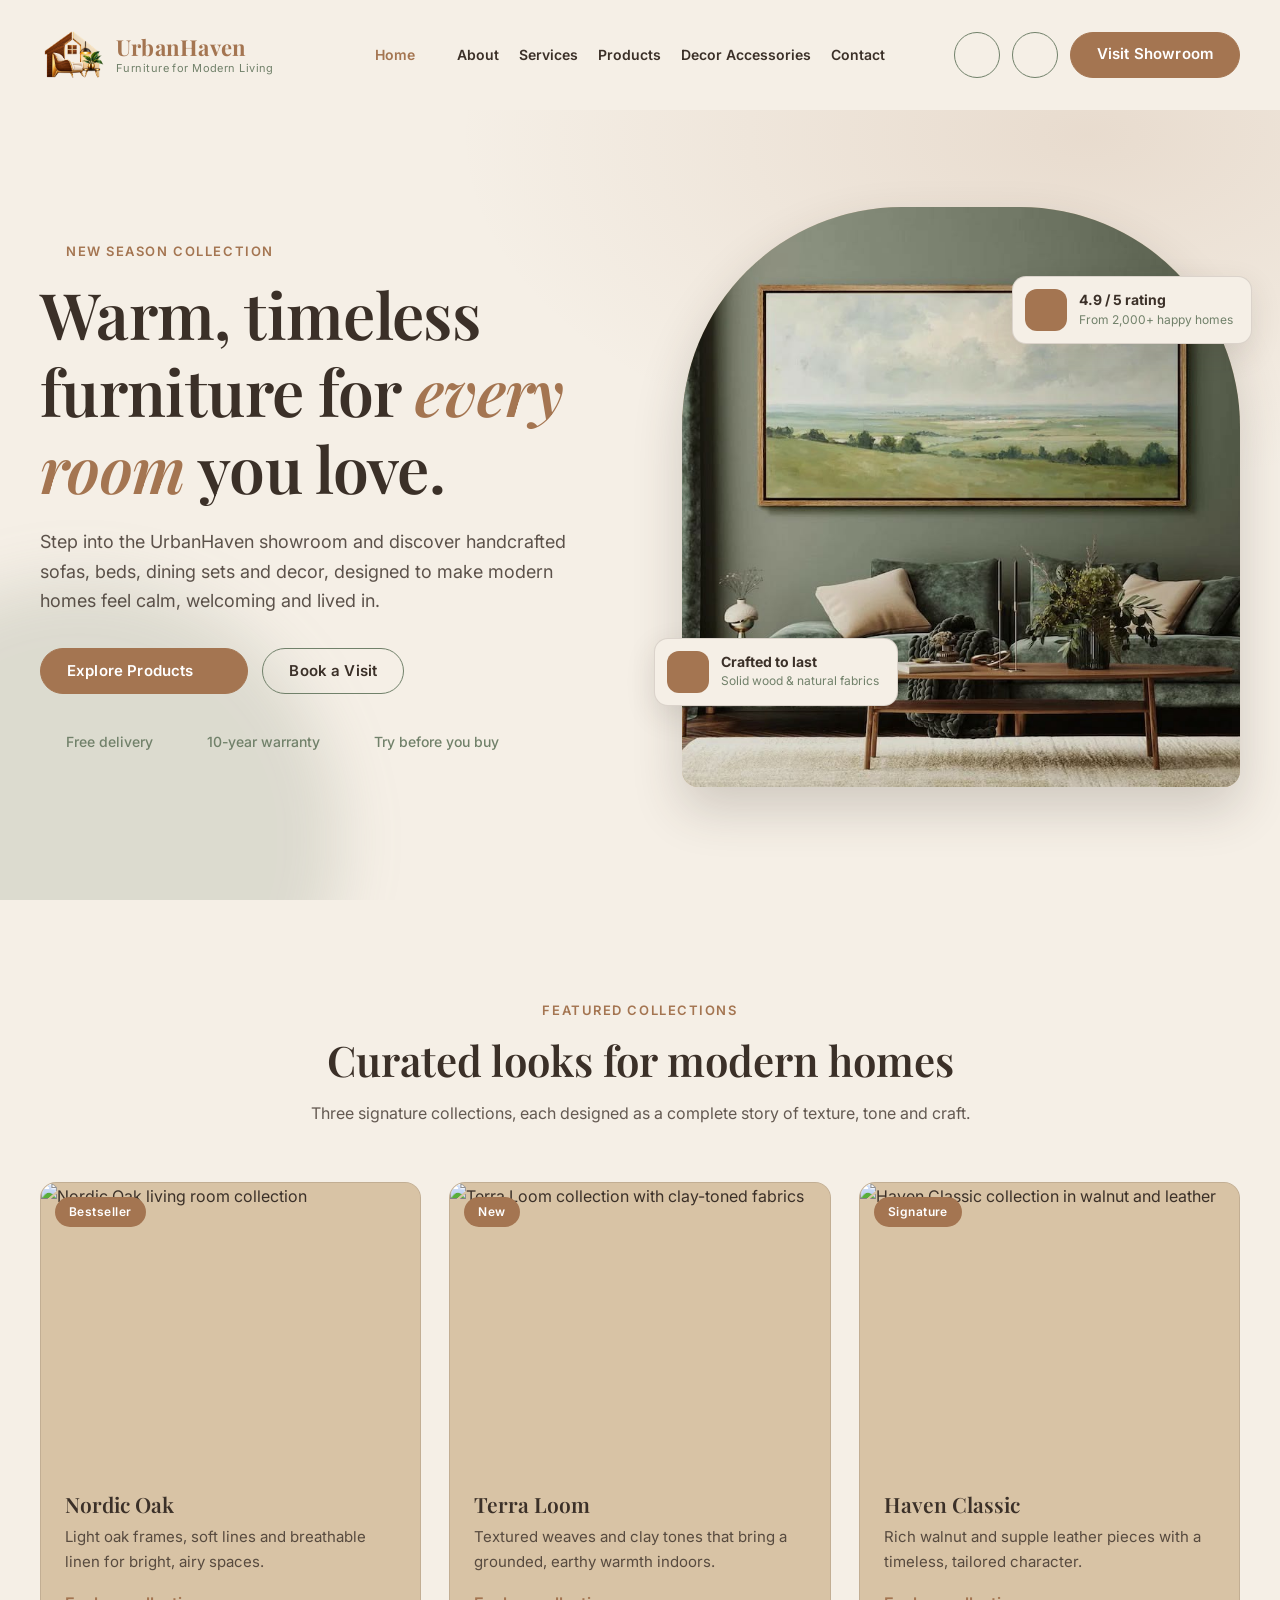
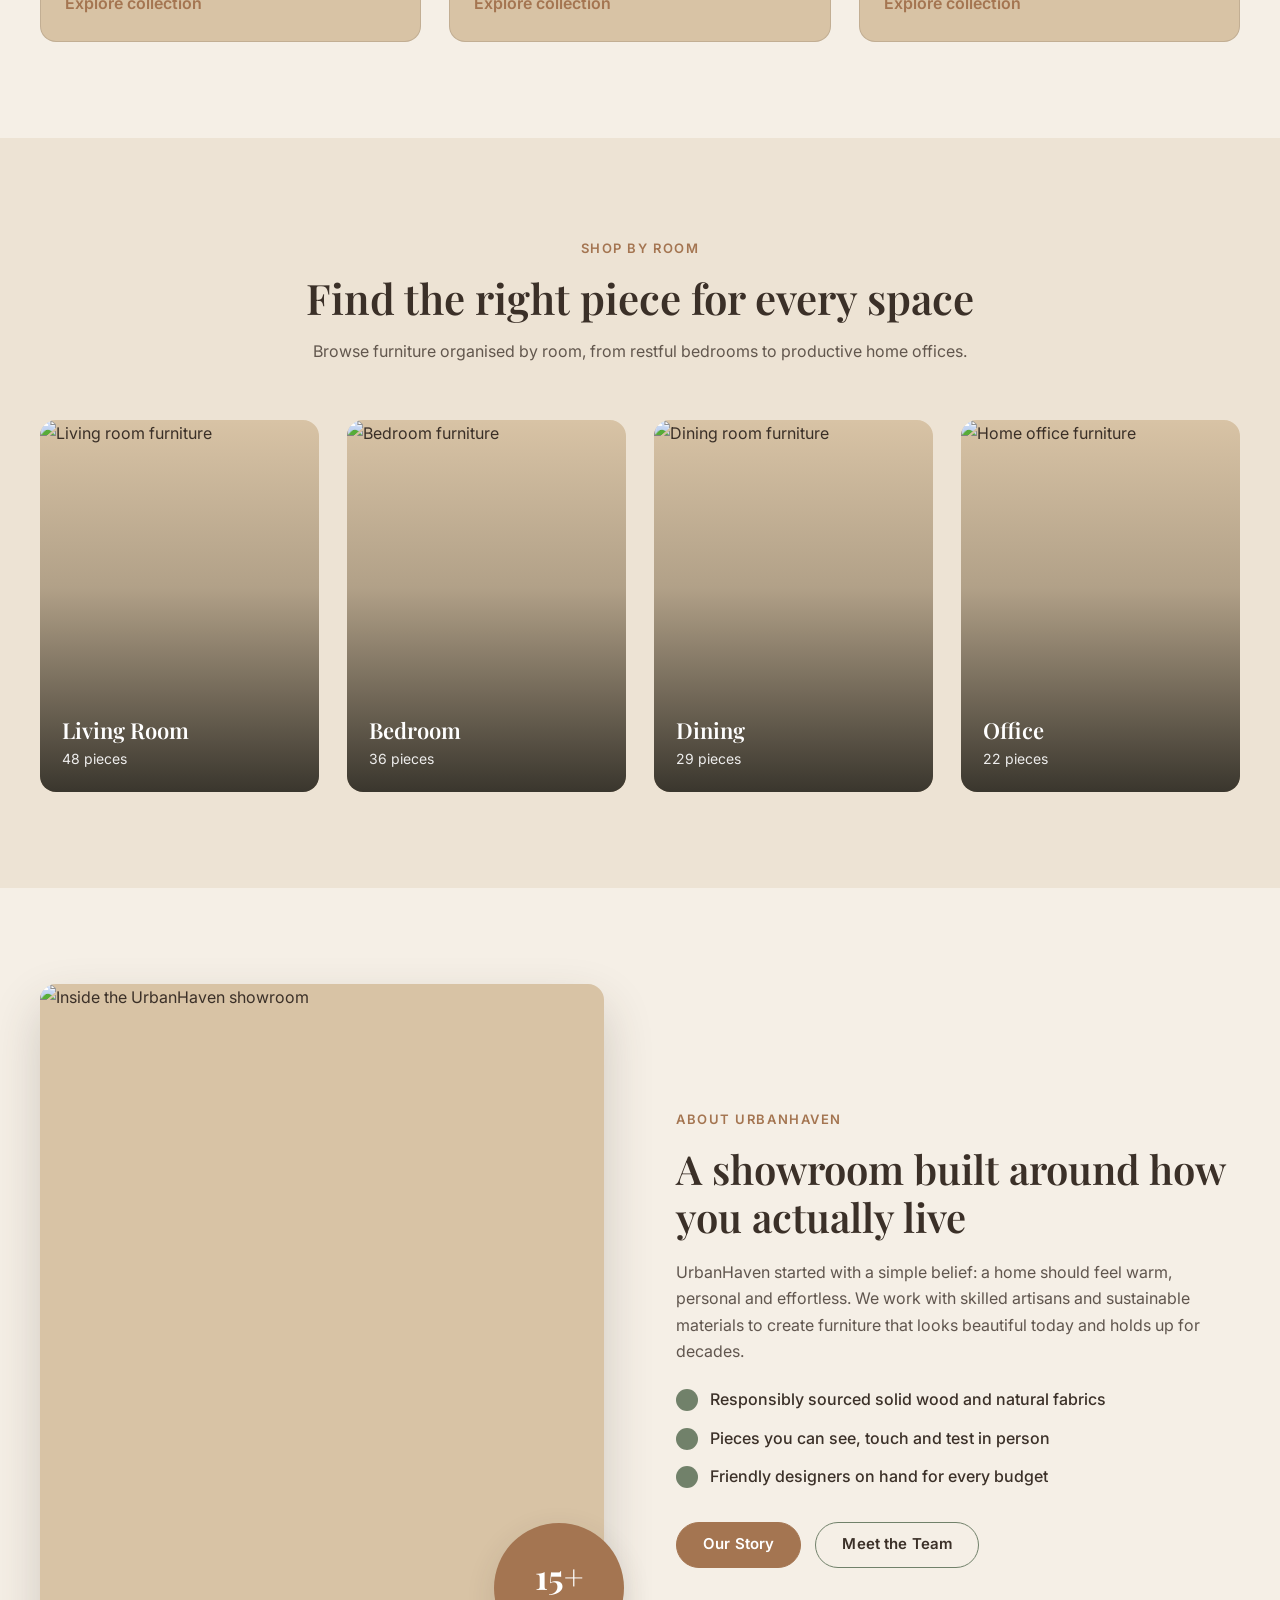
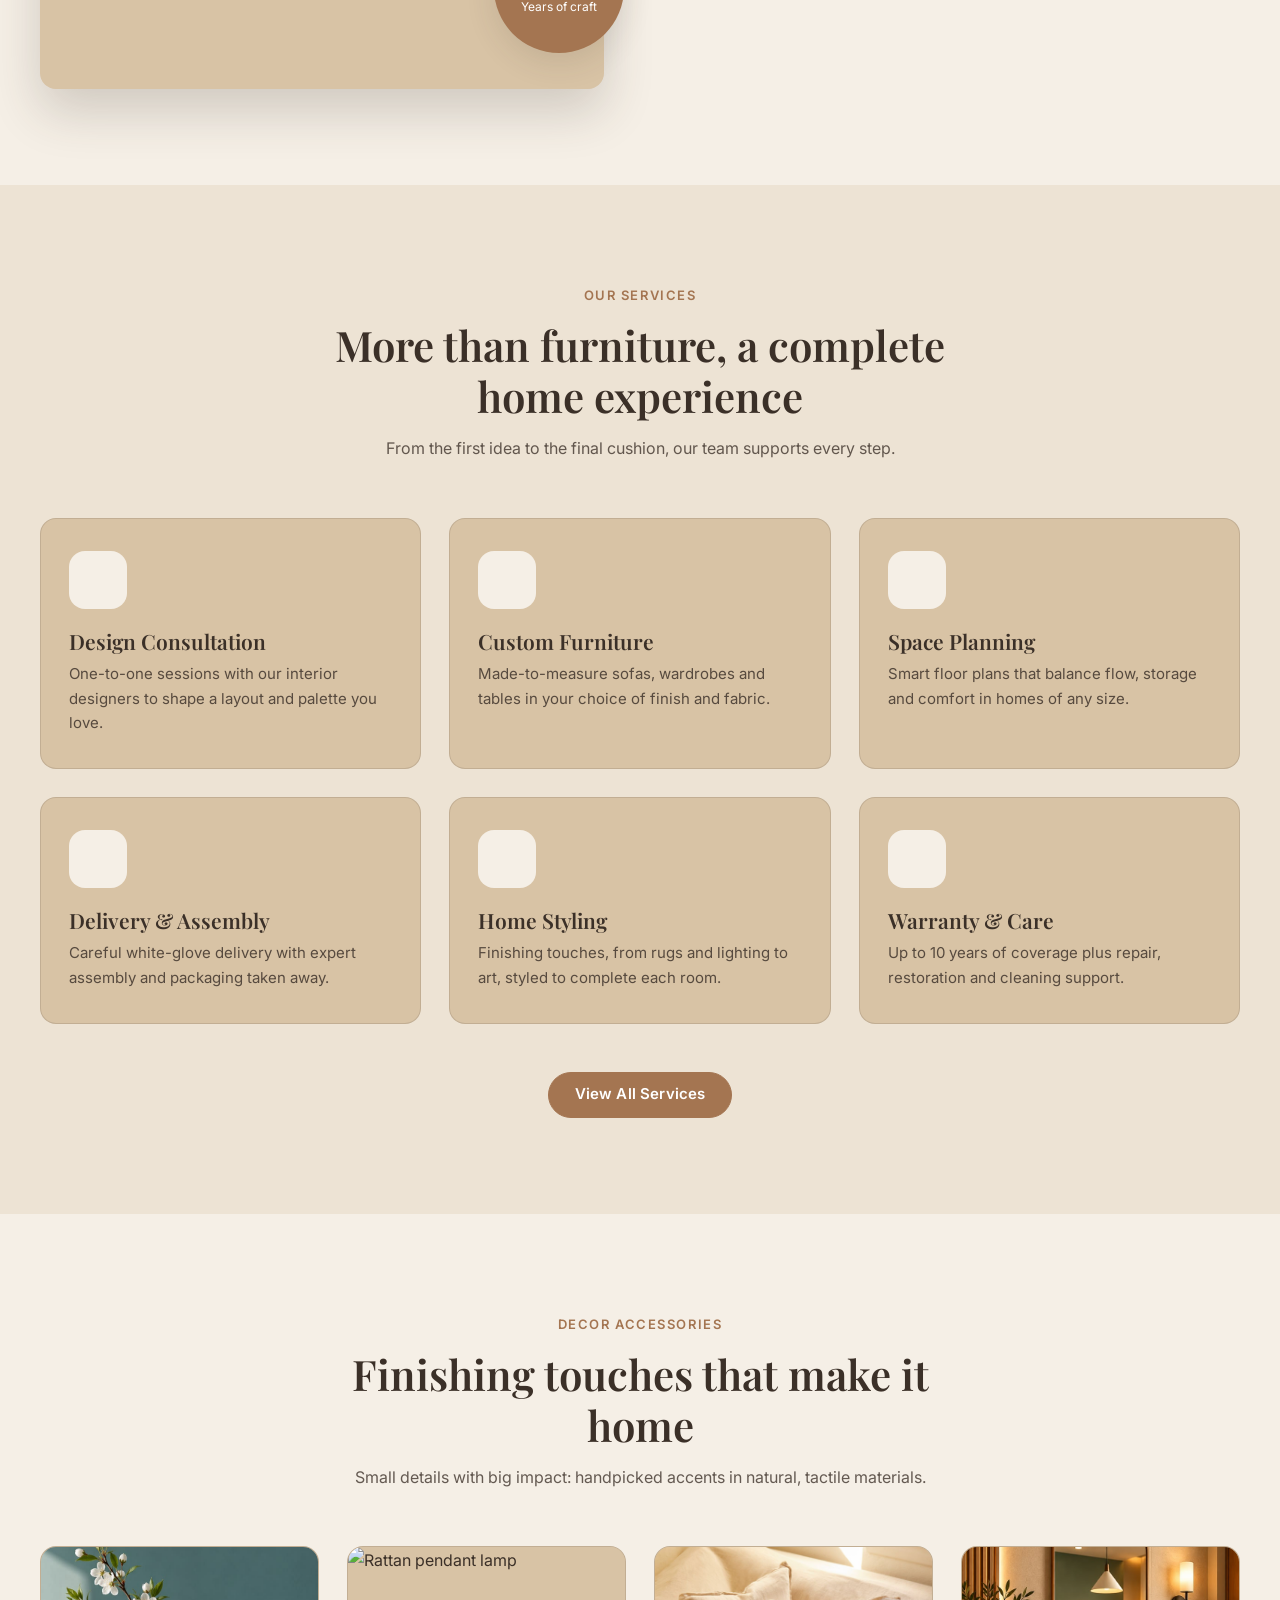
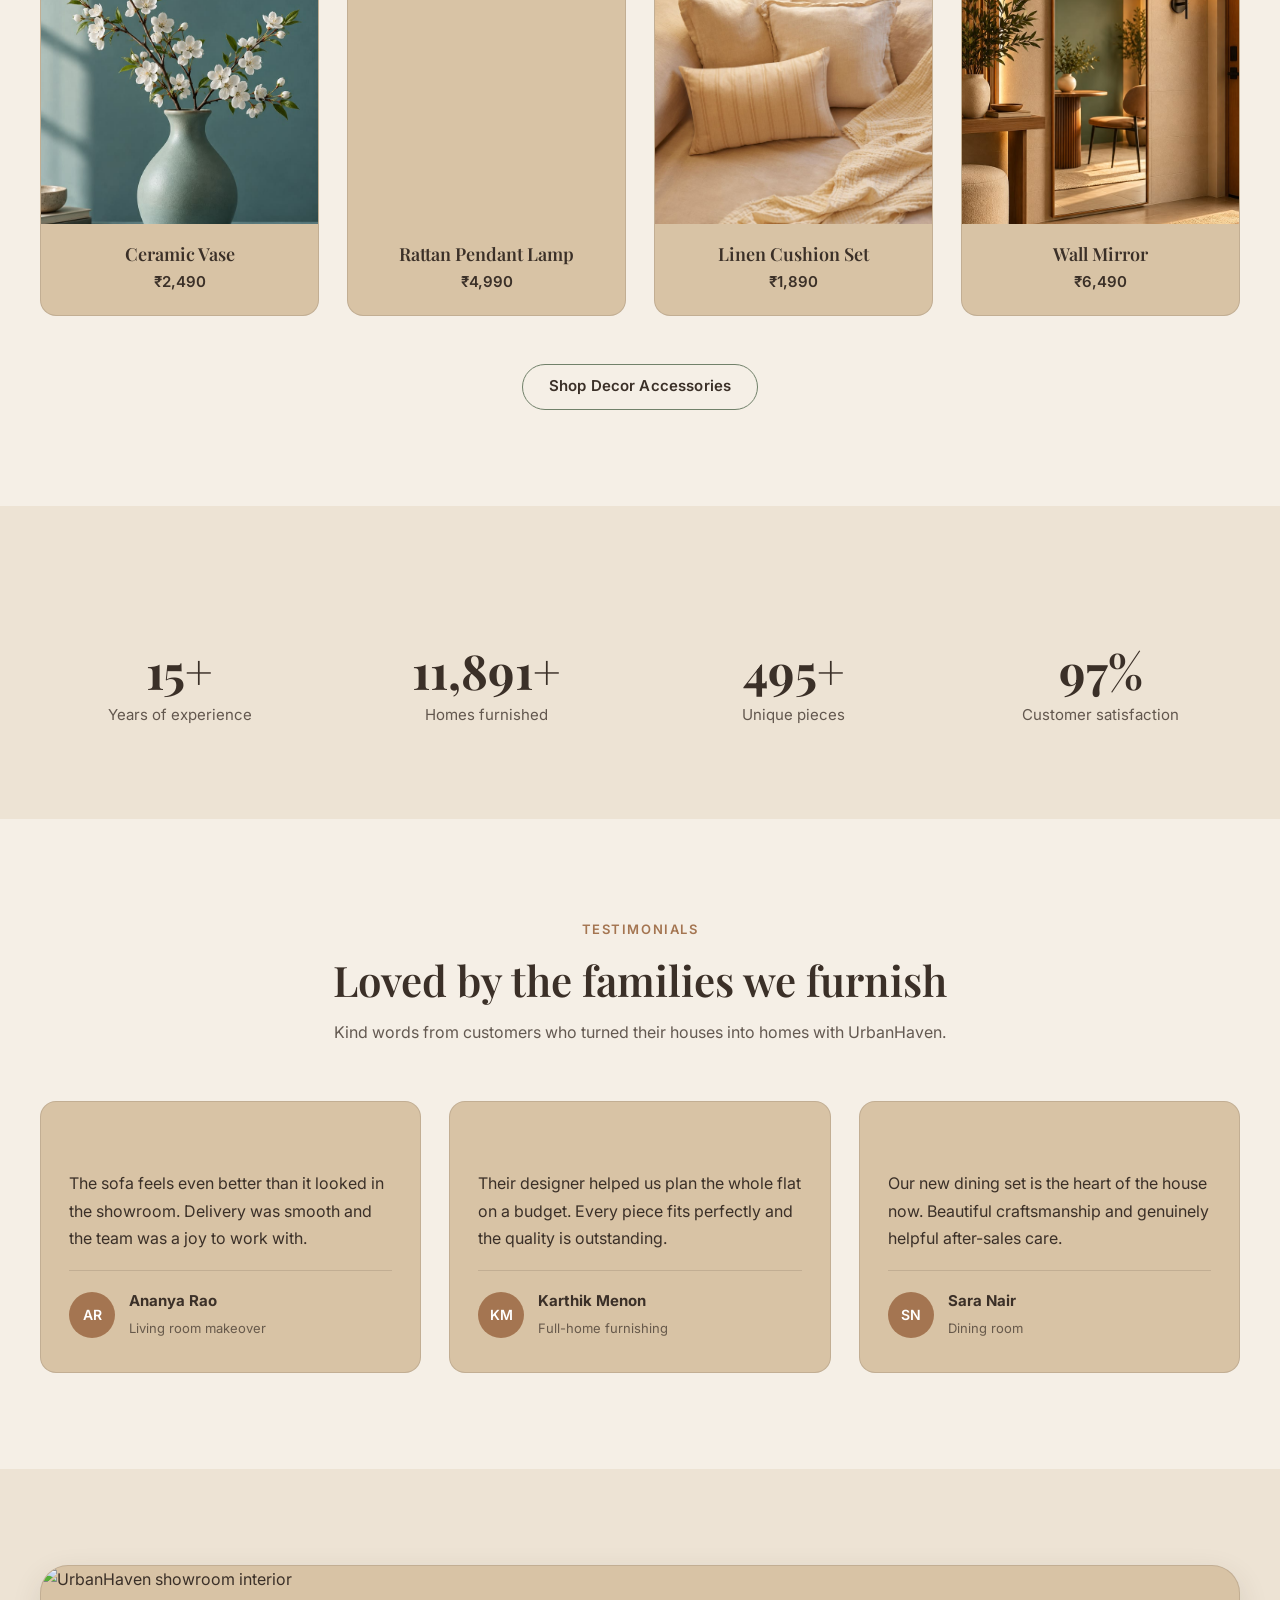
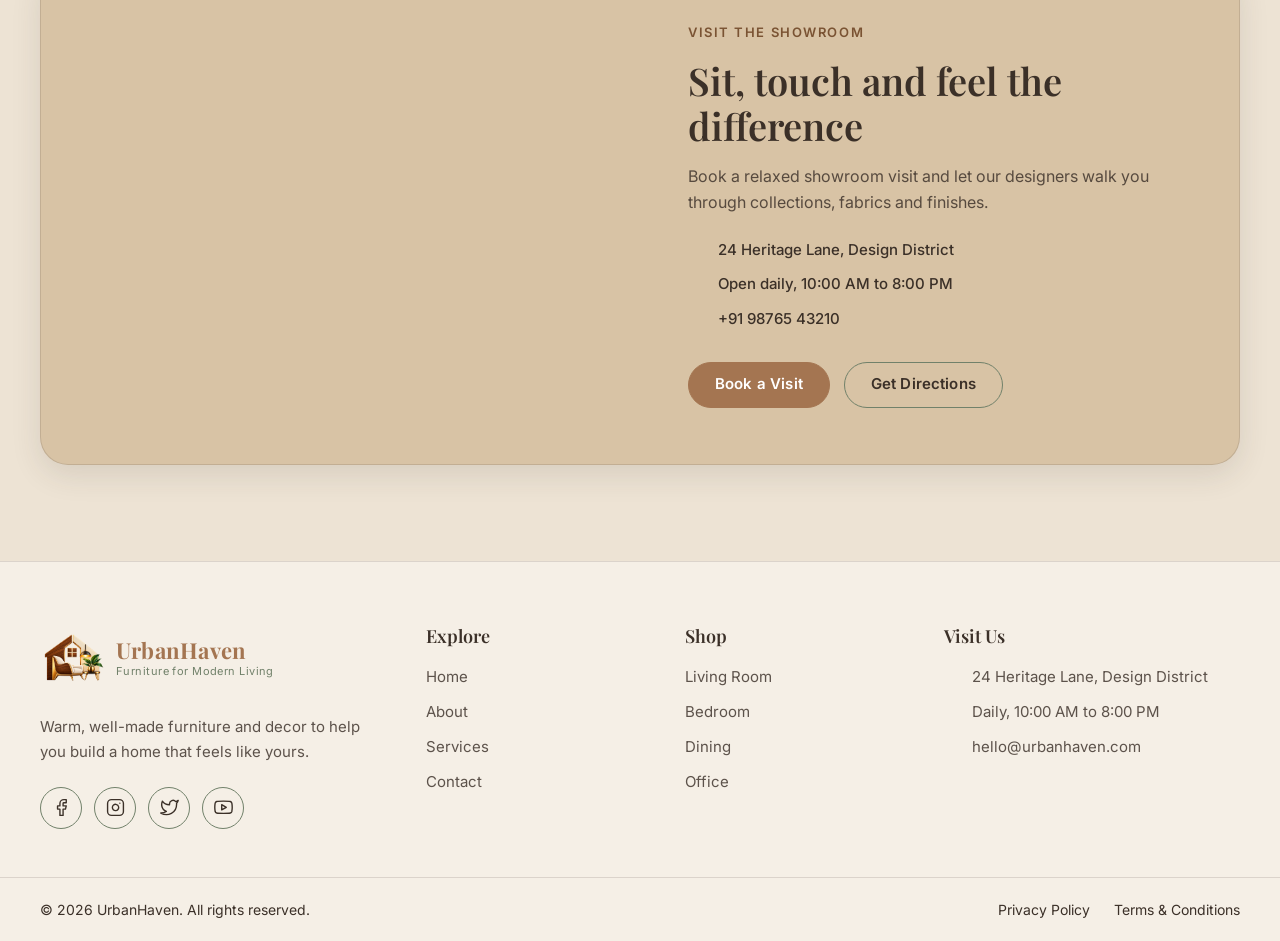
==== commit 17678f88: "changes updated" ====
--- a/index.html
+++ b/index.html
@@ -90,7 +90,7 @@
 
         <div class="hero-visual reveal" style="--d:.2s">
           <div class="img-frame hero-img">
-            <img src="https://images.unsplash.com/photo-1555041469-a586c61ea9bc?auto=format&fit=crop&w=1200&q=80" alt="Warm modern living room with a cream sofa and wooden furniture" />
+            <img src="./images/sofa set 1.jpg" alt="Warm modern living room with a cream sofa and wooden furniture" />
           </div>
           <div class="float-card float-a">
             <span class="float-icon"><i data-lucide="award" class="icon"></i></span>
@@ -289,7 +289,7 @@
         <div class="grid grid-4">
           <article class="card tap-card product-card reveal" style="--d:.05s">
             <div class="img-frame ratio-1-1">
-              <img src="https://images.unsplash.com/photo-1578500494198-246f612d3b3d?auto=format&fit=crop&w=700&q=80" alt="Handmade ceramic vase" />
+              <img src="./images/ceramic vase.jpg" alt="Handmade ceramic vase" />
             </div>
             <div class="card-body">
               <h3>Ceramic Vase</h3>
@@ -307,7 +307,7 @@
           </article>
           <article class="card tap-card product-card reveal" style="--d:.25s">
             <div class="img-frame ratio-1-1">
-              <img src="https://images.unsplash.com/photo-1616486338812-3dadae4b4ace?auto=format&fit=crop&w=700&q=80" alt="Linen cushions arranged on a living room sofa" />
+              <img src="./images/cusion set.jpg" alt="Linen cushions arranged on a living room sofa" />
             </div>
             <div class="card-body">
               <h3>Linen Cushion Set</h3>
@@ -316,10 +316,10 @@
           </article>
           <article class="card tap-card product-card reveal" style="--d:.35s">
             <div class="img-frame ratio-1-1">
-              <img src="https://images.unsplash.com/photo-1618220179428-22790b461013?auto=format&fit=crop&w=700&q=80" alt="Arched wall mirror" />
-            </div>
-            <div class="card-body">
-              <h3>Arched Wall Mirror</h3>
+              <img src="./images/arched mirror.jpg" alt="Arched wall mirror" />
+            </div>
+            <div class="card-body">
+              <h3> Wall Mirror</h3>
               <p class="price">₹6,490</p>
             </div>
           </article>
